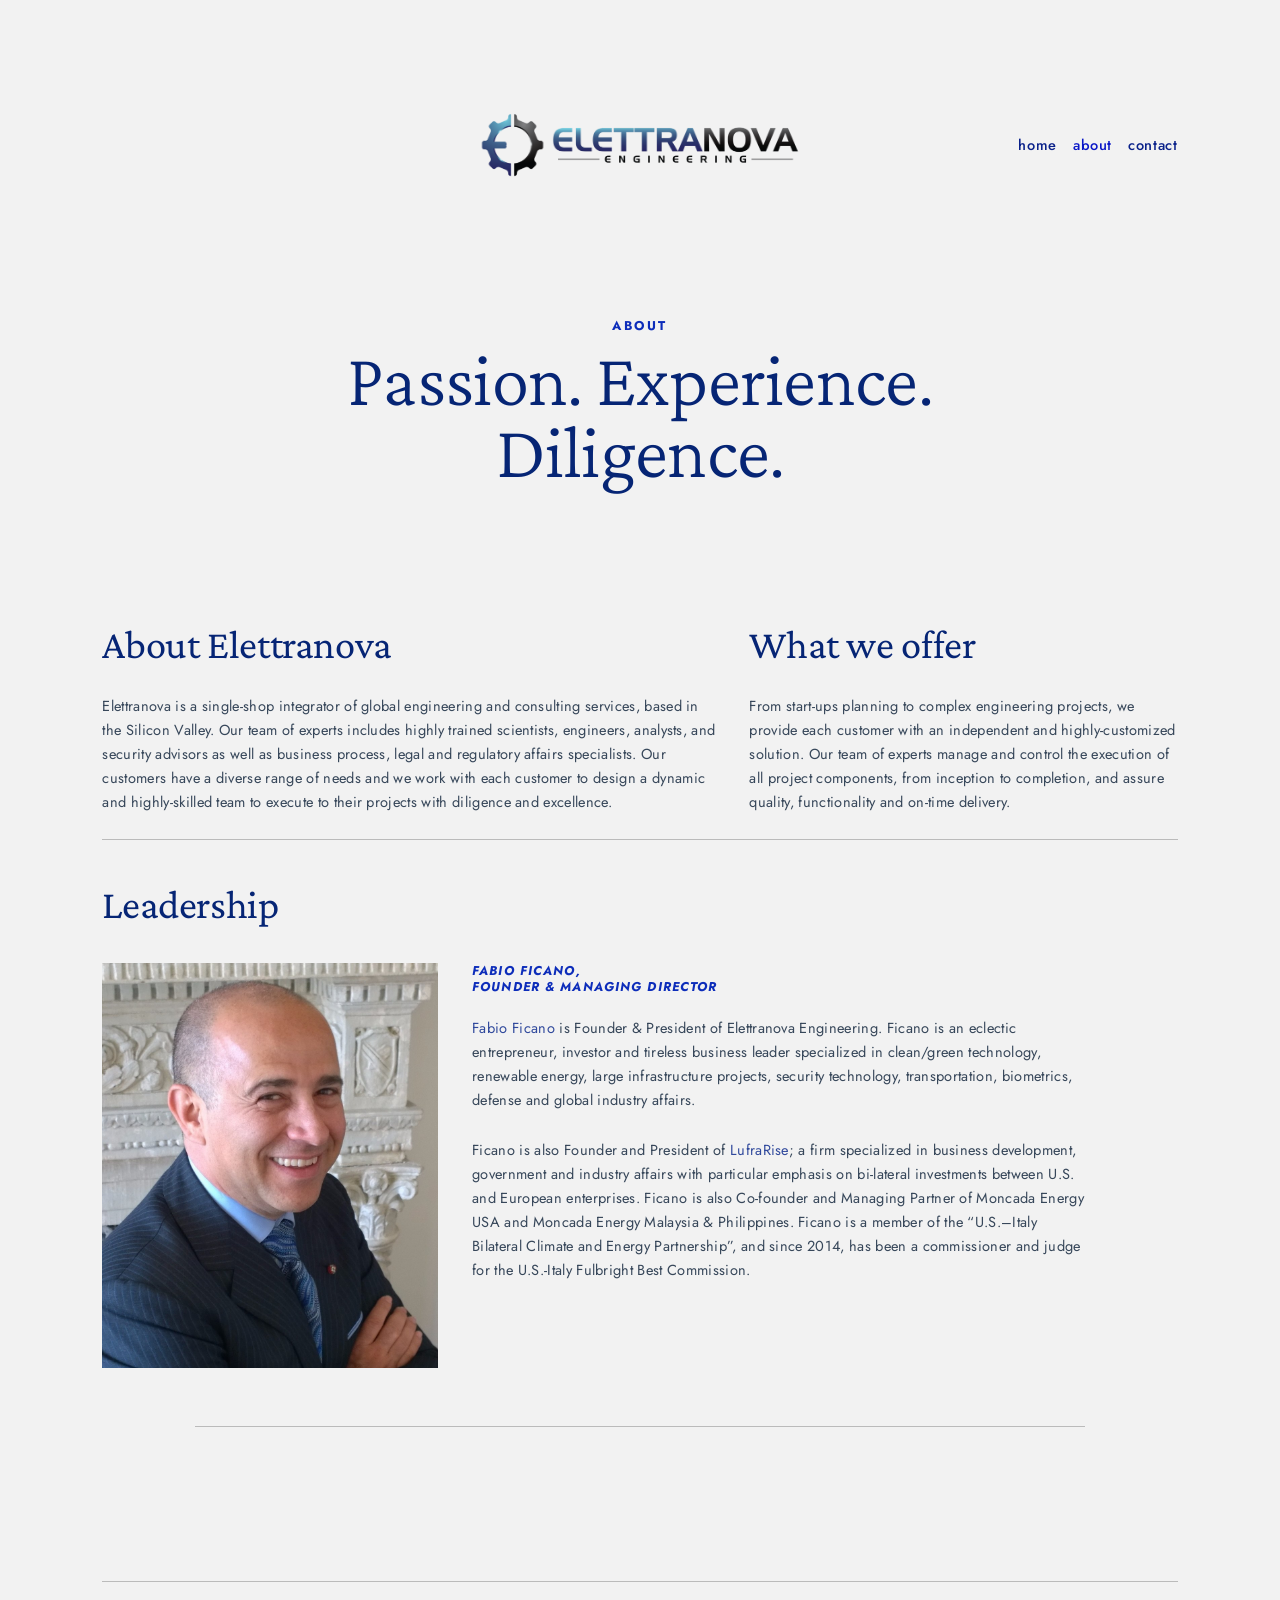
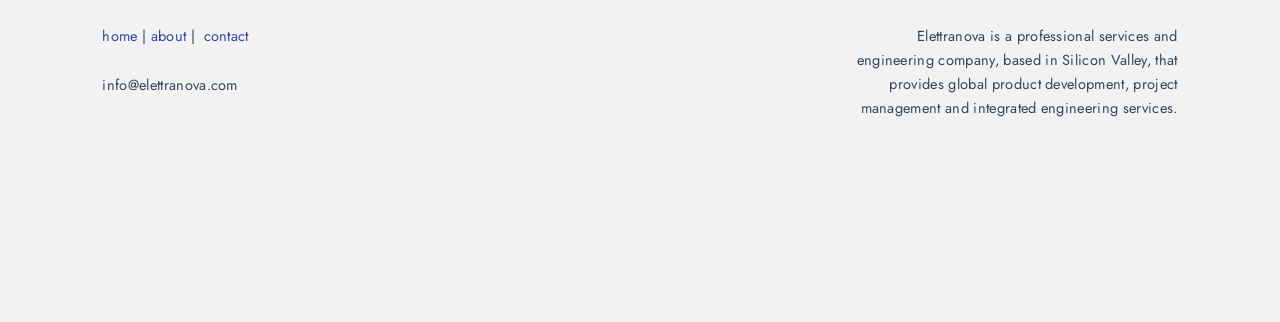
==== about/index.html @ cbf129d4 "Add static replica of elettranova.com Rebuild the Squarespace site as plain HTML/CSS/JS: home, about" ====
<!doctype html>
<html lang="en-US">
<head>
  <meta charset="utf-8">
  <meta name="viewport" content="width=device-width, initial-scale=1">
  <title>About — Elettranova Engineering</title>
  <meta name="description" content="A professional services and engineering company">
  <link rel="canonical" href="https://www.elettranova.com/about">
  <meta property="og:site_name" content="Elettranova Engineering">
  <meta property="og:title" content="About — Elettranova Engineering">
  <meta property="og:type" content="website">
  <meta property="og:url" content="https://www.elettranova.com/about">
  <meta property="og:description" content="A professional services and engineering company">
  <meta name="twitter:card" content="summary">
  <link rel="preload" href="../assets/fonts/jost-latin-400-normal.woff2" as="font" type="font/woff2" crossorigin>
  <link rel="stylesheet" href="../assets/css/style.css">
</head>
<body>
  <div class="overflow-wrapper">
    <div class="mobile-bar-wrapper">
      <button class="mobile-nav-toggle" type="button" aria-label="Open menu" aria-expanded="false" aria-controls="mobile-nav">
        <svg class="icon-hamburger" viewBox="0 0 24 18" aria-hidden="true"><path d="M0 1.5h24M0 8.5h24M0 15.5h24"/></svg>
        <svg class="icon-close" viewBox="0 0 24 18" aria-hidden="true"><path d="M5 2l14 14M19 2L5 16"/></svg>
      </button>
      <div class="mobile-branding-wrapper">
        <a href="../"><img src="../assets/img/logo.png" alt="Elettranova Engineering" width="1500" height="327"></a>
      </div>
      <div class="mobile-bar-flex-child"></div>
    </div>
    <div class="overlay-nav-container" id="mobile-nav">
      <nav class="mobile-primary-nav-links" aria-label="Mobile">
          <div class="nav-item"><a href="../">Home</a></div>
          <div class="nav-item active"><a href="../about/" aria-current="page">About</a></div>
          <div class="nav-item"><a href="../contact/">Contact</a></div>
      </nav>
    </div>
    <div class="site-container">
      <header class="site-header">
        <div class="header-left"></div>
        <div class="header-center">
          <div class="logo-wrapper">
            <div class="logo-image">
              <a href="../"><img src="../assets/img/logo.png" alt="Elettranova Engineering" width="1500" height="327"></a>
            </div>
          </div>
        </div>
        <div class="header-right">
          <nav class="site-navigation" aria-label="Primary">
            <div class="nav-item"><a href="../">Home</a></div>
            <div class="nav-item active"><a href="../about/" aria-current="page">About</a></div>
            <div class="nav-item"><a href="../contact/">Contact</a></div>
          </nav>
        </div>
      </header>
      <main class="site-page">
        <div class="page-text-wrapper page-intro">
          <h1 class="page-title">About</h1>
          <div class="page-description"><p>Passion. Experience. Diligence.</p></div>
        </div>
        <div class="main-content">
          <div class="row">
            <div class="col col-12">
              <div class="row">
                <div class="col col-7">
                  <div class="block pt0 pb0 text"><h1>About Elettranova</h1><p>Elettranova is a single-shop integrator of global engineering and consulting services, based in the Silicon Valley. Our team of experts includes highly trained scientists, engineers, analysts, and security advisors as well as business process, legal and regulatory affairs specialists. Our customers have a diverse range of needs and we work with each customer to design a dynamic and highly-skilled team to execute to their projects with diligence and excellence.</p></div>
                </div>
                <div class="col col-5">
                  <div class="block pt0 pb0 text"><h1>What we offer</h1><p>From start-ups planning to complex engineering projects, we provide each customer with an independent and highly-customized solution. Our team of experts manage and control the execution of all project components, from inception to completion, and assure quality, functionality and on-time delivery.</p></div>
                </div>
              </div>
              <div class="block rule"><hr></div>
              <div class="block text"><h1>Leadership</h1></div>
              <div class="row">
                <div class="col col-4">
                  <div class="block image"><img src="../assets/img/fabio-ficano.jpg" alt="Fabio Ficano" width="998" height="1260"></div>
                </div>
                <div class="col col-8">
                  <div class="row">
                    <div class="col col-7">
                      <div class="block text"><h3><em>Fabio Ficano,<br>Founder &amp; managing director</em></h3><p><a target="_blank" rel="noopener" href="https://www.linkedin.com/in/fabioficano/">Fabio Ficano</a>&nbsp;is Founder &amp; President of Elettranova Engineering. Ficano is an eclectic entrepreneur, investor and tireless business leader specialized in clean/green technology, renewable energy, large infrastructure projects, security technology, transportation, biometrics, defense and global industry affairs.</p><p>Ficano is also Founder and President of <a target="_blank" rel="noopener" href="http://www.lufrarise.com">LufraRise</a>; a firm specialized in business development, government and industry affairs with particular emphasis on bi-lateral investments between U.S. and European enterprises. Ficano is also Co-founder and Managing Partner of Moncada Energy USA and Moncada Energy Malaysia &amp; Philippines. Ficano is a member of the “U.S.–Italy Bilateral Climate and Energy Partnership”, and since 2014, has been a commissioner and judge for the U.S.-Italy Fulbright Best Commission.</p></div>
                    </div>
                    <div class="col col-1">
                      <div class="block spacer"><div class="spacer-inner">&nbsp;</div></div>
                    </div>
                  </div>
                </div>
              </div>
              <div class="row">
                <div class="col col-1">
                  <div class="block spacer"><div class="spacer-inner" style="padding-bottom:19.1304%">&nbsp;</div></div>
                </div>
                <div class="col col-11">
                  <div class="row">
                    <div class="col col-10">
                      <div class="block rule"><hr></div>
                    </div>
                    <div class="col col-1">
                      <div class="block spacer"><div class="spacer-inner" style="padding-bottom:19.1304%">&nbsp;</div></div>
                    </div>
                  </div>
                </div>
              </div>
            </div>
          </div>
        </div>
      </main>
      <footer class="site-footer">
        <div class="row">
          <div class="col col-12">
            <div class="block pt0 rule"><hr></div>
            <div class="row">
              <div class="col col-7">
                <div class="block text"><p><a href="../">home&nbsp;</a>|&nbsp;<a href="../about/">about&nbsp;</a>|&nbsp;&nbsp;<a href="../contact/">contact</a></p><p>info@elettranova.com</p></div>
              </div>
              <div class="col col-1">
                <div class="block spacer"><div class="spacer-inner">&nbsp;</div></div>
              </div>
              <div class="col col-4">
                <div class="block text"><p class="right">Elettranova is a professional services and engineering company, based in Silicon Valley, that provides global product development, project management and integrated engineering services.</p><p class="right">&nbsp;</p></div>
              </div>
            </div>
            <div class="block spacer"><div class="spacer-inner">&nbsp;</div></div>
          </div>
        </div>
      </footer>
    </div>
  </div>
  <script src="../assets/js/main.js"></script>
</body>
</html>
---- assets/css/style.css ----
/* Elettranova Engineering — static site styles */

/* ---------- Fonts (self-hosted, SIL Open Font License) ---------- */
@font-face { font-family: "Jost"; font-weight: 400; font-style: normal; font-display: swap; size-adjust: 91%; src: url("../fonts/jost-latin-400-normal.woff2") format("woff2"); }
@font-face { font-family: "Jost"; font-weight: 500; font-style: normal; font-display: swap; size-adjust: 91%; src: url("../fonts/jost-latin-500-normal.woff2") format("woff2"); }
@font-face { font-family: "Jost"; font-weight: 700; font-style: normal; font-display: swap; size-adjust: 91%; src: url("../fonts/jost-latin-700-normal.woff2") format("woff2"); }
@font-face { font-family: "Jost"; font-weight: 700; font-style: italic; font-display: swap; size-adjust: 91%; src: url("../fonts/jost-latin-700-italic.woff2") format("woff2"); }
@font-face { font-family: "Crimson Pro"; font-weight: 300; font-style: normal; font-display: swap; size-adjust: 105%; src: url("../fonts/crimson-pro-latin-300-normal.woff2") format("woff2"); }
@font-face { font-family: "Crimson Pro"; font-weight: 400; font-style: normal; font-display: swap; size-adjust: 105%; src: url("../fonts/crimson-pro-latin-400-normal.woff2") format("woff2"); }
@font-face { font-family: "Barlow Condensed"; font-weight: 500; font-style: normal; font-display: swap; src: url("../fonts/barlow-condensed-latin-500-normal.woff2") format("woff2"); }
@font-face { font-family: "Barlow Condensed"; font-weight: 700; font-style: normal; font-display: swap; src: url("../fonts/barlow-condensed-latin-700-normal.woff2") format("woff2"); }

:root {
  --bg: #f2f2f2;
  --text: rgba(8, 27, 51, .8);
  --ink: #081b33;
  --heading: #062575;
  --accent: #0d2dba;
  --link: #30499c;
  --nav: #0a218a;
  --nav-active: #0a17c7;
  --rule: #bbb;
  --sans: "Jost", "Futura PT", Futura, "Century Gothic", "Trebuchet MS", sans-serif;
  --serif: "Crimson Pro", Calluna, Georgia, "Times New Roman", serif;
  --condensed: "Barlow Condensed", "Futura PT Condensed", "Arial Narrow", sans-serif;
  --outer: 8vw;
  --gutter: 17px;
}

/* ---------- Base ---------- */
*, *::before, *::after { box-sizing: border-box; }
html { -webkit-text-size-adjust: 100%; }
body {
  margin: 0;
  background: var(--bg);
  color: var(--text);
  font-family: var(--sans);
  font-size: 16px;
  font-weight: 400;
  line-height: 1.5em;
  letter-spacing: .02em;
  text-rendering: optimizeLegibility;
  -webkit-font-smoothing: antialiased;
  overflow-x: hidden;
}
img { border: 0; max-width: 100%; }
a { color: var(--link); text-decoration: none; }
strong { font-weight: 700; }
.overflow-wrapper { min-height: 100vh; background: var(--bg); position: relative; }

/* ---------- Desktop header ---------- */
.site-header {
  display: flex;
  align-items: center;
  margin: 68px 0 0;
  padding: 0 var(--outer);
}
.site-header > div { flex: 1 1 0; display: flex; align-items: center; }
.site-header > .header-center { flex: 0 0 auto; }
.site-header > .header-right { justify-content: flex-end; }
.logo-wrapper { margin: 42px 0; }
.logo-image { line-height: 0; }
.logo-image a { display: block; }
.logo-image img { display: block; width: auto; height: auto; max-width: 100%; max-height: 70px; }
.site-navigation {
  display: flex;
  font-size: 16px;
  font-weight: 500;
  line-height: 1em;
  letter-spacing: .04em;
  text-transform: lowercase;
}
.site-navigation .nav-item + .nav-item { margin-left: 16px; }
.site-navigation a { color: var(--nav); transition: color .14s linear; }
.site-navigation .active a,
.site-navigation a:hover { color: var(--nav-active); }

/* ---------- Mobile bar + overlay nav ---------- */
.mobile-bar-wrapper { display: none; }
.overlay-nav-container { display: none; }

/* ---------- Page banner (home) ---------- */
.page-banner-wrapper {
  position: relative;
  display: flex;
  align-items: center;
  justify-content: center;
  min-height: 48vh;
  margin-top: 68px;
  background: var(--ink);
  overflow: hidden;
}
.page-banner-image {
  position: absolute;
  inset: 0;
  width: 100%;
  height: 100%;
  max-width: none;
  object-fit: cover;
  object-position: 50% 50%;
}
.page-text-wrapper { position: relative; text-align: center; }
.page-banner-wrapper .page-text-wrapper {
  width: 60%;
  padding: 0 5vw;
  margin: 24px 0;
}
.page-title {
  margin: 0 auto 3px;
  font-family: var(--sans);
  font-weight: 700;
  text-transform: uppercase;
  letter-spacing: .18em;
}
.page-banner-wrapper .page-title {
  max-width: 546px;
  font-size: 13px;
  line-height: 2.6em;
  color: var(--heading);
}
.page-description p {
  margin: 0;
  font-family: var(--serif);
  line-height: 1em;
}
.page-banner-wrapper .page-description p {
  font-size: clamp(45px, 5.625vw, 81px);
  font-weight: 400;
  letter-spacing: .01em;
  color: #05155c;
}

/* ---------- Page intro (about / contact) ---------- */
.page-intro {
  max-width: 50vw;
  margin: 90px auto 135px;
}
.page-intro .page-title {
  font-size: 14px;
  line-height: 2em;
  color: var(--accent);
}
.page-intro .page-description p {
  font-size: clamp(44px, 5.625vw, 81px);
  font-weight: 300;
  letter-spacing: -.01em;
  color: var(--heading);
}

/* ---------- Page body ---------- */
.site-page {
  max-width: 1920px;
  padding: 0 var(--outer);
  margin-bottom: max(var(--outer), 68px);
}
.page-banner-wrapper + .site-page { margin-top: 68px; }
.site-page::before, .site-page::after { content: ""; display: table; clear: both; }

/* ---------- 12-column grid ---------- */
.row { --cols: 12; }
.main-content > .row, .site-footer > .row { margin: 0 calc(var(--gutter) * -1); }
.row::after { content: ""; display: table; clear: both; }
.col { float: left; min-height: 1px; }
.col-1 { width: calc(1 / var(--cols) * 100%); }
.col-2 { width: calc(2 / var(--cols) * 100%); }
.col-3 { width: calc(3 / var(--cols) * 100%); }
.col-4 { width: calc(4 / var(--cols) * 100%); }
.col-5 { width: calc(5 / var(--cols) * 100%); }
.col-6 { width: calc(6 / var(--cols) * 100%); }
.col-7 { width: calc(7 / var(--cols) * 100%); }
.col-8 { width: calc(8 / var(--cols) * 100%); }
.col-9 { width: calc(9 / var(--cols) * 100%); }
.col-10 { width: calc(10 / var(--cols) * 100%); }
.col-11 { width: calc(11 / var(--cols) * 100%); }
.col-12 { width: calc(12 / var(--cols) * 100%); }
.col-2 > .row { --cols: 2; }
.col-3 > .row { --cols: 3; }
.col-4 > .row { --cols: 4; }
.col-5 > .row { --cols: 5; }
.col-6 > .row { --cols: 6; }
.col-7 > .row { --cols: 7; }
.col-8 > .row { --cols: 8; }
.col-9 > .row { --cols: 9; }
.col-10 > .row { --cols: 10; }
.col-11 > .row { --cols: 11; }
.block { padding: var(--gutter); }
.block::after { content: ""; display: table; clear: both; }
.block.pt0 { padding-top: 0; }
.block.pb0 { padding-bottom: 0; }

.spacer-inner { height: 34px; }
.spacer-inner[style] { height: auto; }

.rule hr {
  height: 1px;
  margin: 8px 0;
  border: 0;
  background: var(--rule);
}

.image img { display: block; width: 100%; height: auto; aspect-ratio: 1 / 1.208; object-fit: cover; }
.image { padding-bottom: calc(var(--gutter) + 16px); }

/* ---------- Text blocks ---------- */
.text h1, .text h2, .text h3, .text p { white-space: normal; }
.text h1 {
  margin: 0 0 .67em;
  font-family: var(--serif);
  font-size: clamp(28px, 3.0208vw, 43.5px);
  font-weight: 400;
  line-height: 1.2em;
  letter-spacing: -.01em;
  color: var(--heading);
}
.text h2 {
  margin: .83em 0;
  font-family: var(--serif);
  font-size: clamp(22px, 1.875vw, 27px);
  font-weight: 300;
  line-height: 1.4em;
  letter-spacing: -.01em;
  color: var(--ink);
}
.text h3 {
  margin: 0 0 1em;
  font-size: 14px;
  font-weight: 700;
  line-height: 1.2em;
  letter-spacing: .08em;
  text-transform: uppercase;
  color: var(--accent);
}
.text p { margin: 1.25em 0 1.6em; }
.text ul { margin: 16px 0 0; padding-left: 40px; }
.text li p { margin: 8px 0; }
.text > :first-child { margin-top: 0; }
.text > :last-child { margin-bottom: 0; }
.text .right { text-align: right; }

/* ---------- Buttons ---------- */
.btn {
  display: inline-block;
  padding: 21px 34px;
  border: 2px solid var(--heading);
  background: transparent;
  color: var(--heading);
  font-family: var(--condensed);
  font-size: 15.5px;
  font-weight: 500;
  line-height: 22px;
  letter-spacing: .1em;
  text-transform: uppercase;
  text-align: center;
  transition: background-color .1s linear, color .1s linear;
}
.btn:hover { background: var(--heading); color: #fff; }

/* ---------- Contact form ---------- */
.contact-form { line-height: 19px; }
.contact-form fieldset { min-width: 0; margin: 0; padding: 0; border: 0; }
.contact-form legend { display: block; padding: 0; }
.contact-form .form-item { margin-bottom: 18px; }
.contact-form .title { display: block; height: 19px; line-height: 19px; white-space: nowrap; }
.contact-form label.title { height: 23px; }
.contact-form label.phone-title { height: 19px; }
.contact-form .required {
  margin-left: 7px;
  font-size: 12px;
  line-height: 12px;
  opacity: .7;
}
.contact-form .name-fields { display: flex; gap: 10px; }
.contact-form .name-fields .field { flex: 1 1 0; min-width: 0; padding-top: 4px; }
.contact-form .caption {
  display: block;
  margin-bottom: 1px;
  font-size: 12px;
  line-height: 14px;
  white-space: nowrap;
}
.contact-form .caption .required { margin-left: 5px; }
.contact-form input[type="text"],
.contact-form input[type="email"],
.contact-form input[type="tel"],
.contact-form textarea {
  display: block;
  width: 100%;
  margin: 0;
  padding: 10px;
  border: 1px solid #a9a9a9;
  border-radius: 0;
  background: #fafafa;
  color: #000;
  font-family: var(--sans);
  font-size: 16px;
  line-height: 19px;
  letter-spacing: normal;
  -webkit-appearance: none;
  appearance: none;
}
.contact-form textarea { min-height: 100px; height: 100px; resize: vertical; }
.contact-form input:focus,
.contact-form textarea:focus { outline: 2px solid var(--ink); outline-offset: -2px; }
.contact-form .option { margin: 6px 0 4px; font-size: 13px; line-height: 16px; }
.contact-form .option label { display: flex; width: fit-content; align-items: center; cursor: pointer; }
.contact-form .option input {
  flex: none;
  width: 16px;
  height: 16px;
  margin: 0 11px 0 0;
  border: 1px solid #a9a9a9;
  border-radius: 0;
  background: #fafafa;
  cursor: pointer;
  -webkit-appearance: none;
  appearance: none;
}
.contact-form .option input:checked {
  background: #fafafa url("data:image/svg+xml,%3Csvg xmlns='http://www.w3.org/2000/svg' viewBox='0 0 14 14'%3E%3Cpath d='M3 7.2l2.6 2.6L11 4.4' fill='none' stroke='%23081b33' stroke-width='1.6'/%3E%3C/svg%3E") center / 14px no-repeat;
}
.contact-form .option input:focus-visible { outline: 2px solid var(--ink); outline-offset: 1px; }
.contact-form .description {
  margin: 0 0 4px;
  padding: 6px 0;
  font-size: 12px;
  line-height: 14px;
  opacity: .7;
}
.contact-form .hp { position: absolute; left: -5000px; }
.contact-form .field-error {
  display: none;
  margin: 6px 0 0;
  font-size: 13px;
  line-height: 16px;
  color: #cc3b3b;
}
.contact-form .invalid .field-error { display: block; }
.contact-form .invalid input:not([type="checkbox"]),
.contact-form .invalid textarea { border-color: #cc3b3b; }
.contact-form button {
  display: inline-block;
  margin: 0;
  padding: 16px 40px;
  border: 2px solid var(--ink);
  border-radius: 0;
  background: transparent;
  color: var(--ink);
  font-family: var(--condensed);
  font-size: 16px;
  font-weight: 700;
  line-height: 19px;
  letter-spacing: 1px;
  text-transform: uppercase;
  cursor: pointer;
  transition: background-color .1s linear, color .1s linear;
  -webkit-appearance: none;
  appearance: none;
}
.contact-form button:hover { background: var(--ink); color: #fff; }
.form-submitted { margin: 0; }

/* ---------- Footer ---------- */
.site-footer {
  max-width: 1920px;
  padding: 0 var(--outer);
  margin: 0 0 68px;
}

/* ---------- Tablet / mobile chrome (<= 768px) ---------- */
@media only screen and (max-width: 768px) {
  :root { --outer: 6vw; }
  .site-header { display: none; }

  .mobile-bar-wrapper {
    position: relative;
    z-index: 9999;
    display: flex;
    justify-content: space-between;
    align-items: center;
    width: 100%;
  }
  .mobile-nav-toggle {
    display: block;
    margin: 0;
    padding: 6vw;
    border: 0;
    background: none;
    line-height: 0;
    cursor: pointer;
    -webkit-tap-highlight-color: transparent;
  }
  .mobile-nav-toggle svg { display: block; width: 24px; height: 18px; fill: none; stroke: rgba(8, 27, 51, .6); stroke-width: 1.5px; }
  .mobile-nav-toggle .icon-close { display: none; stroke-width: 2px; }
  .mobile-menu-open .mobile-nav-toggle .icon-close { display: block; }
  .mobile-menu-open .mobile-nav-toggle .icon-hamburger { display: none; }
  .mobile-branding-wrapper a { display: block; max-width: 38px; margin: auto; }
  .mobile-branding-wrapper img { display: block; max-width: 100%; height: auto; }
  .mobile-bar-flex-child { width: calc(24px + 12vw); }

  .overlay-nav-container {
    position: absolute;
    z-index: 9998;
    top: 0;
    right: 0;
    bottom: 0;
    left: 0;
    min-height: 100vh;
    display: flex;
    flex-direction: column;
    align-items: center;
    justify-content: center;
    background: var(--bg);
    text-align: center;
    opacity: 0;
    visibility: hidden;
    pointer-events: none;
    transition: opacity .1s linear, visibility 0s linear .1s;
  }
  .mobile-menu-open .overlay-nav-container {
    position: fixed;
    opacity: 1;
    visibility: visible;
    pointer-events: auto;
    transition: opacity .1s linear;
  }
  .mobile-menu-open { overflow: hidden; }
  .mobile-primary-nav-links {
    width: 100%;
    font-size: 18px;
    font-weight: 700;
    line-height: 2em;
    letter-spacing: .08em;
    text-transform: uppercase;
  }
  .mobile-primary-nav-links a { display: block; color: var(--ink); }

  .page-banner-wrapper { margin-top: 0; }
}

@media only screen and (max-width: 767px) {
  .page-intro { max-width: 90vw; }
}

/* ---------- Stacked grid (<= 640px) ---------- */
@media only screen and (max-width: 640px) {
  .page-banner-wrapper .page-text-wrapper { width: 100%; }
  .col { float: none; width: 100%; }
  .block, .block.pt0, .block.pb0 { padding: var(--gutter); }
  .image { padding-bottom: calc(var(--gutter) + 16px); }
  .block.spacer { display: none; }
}
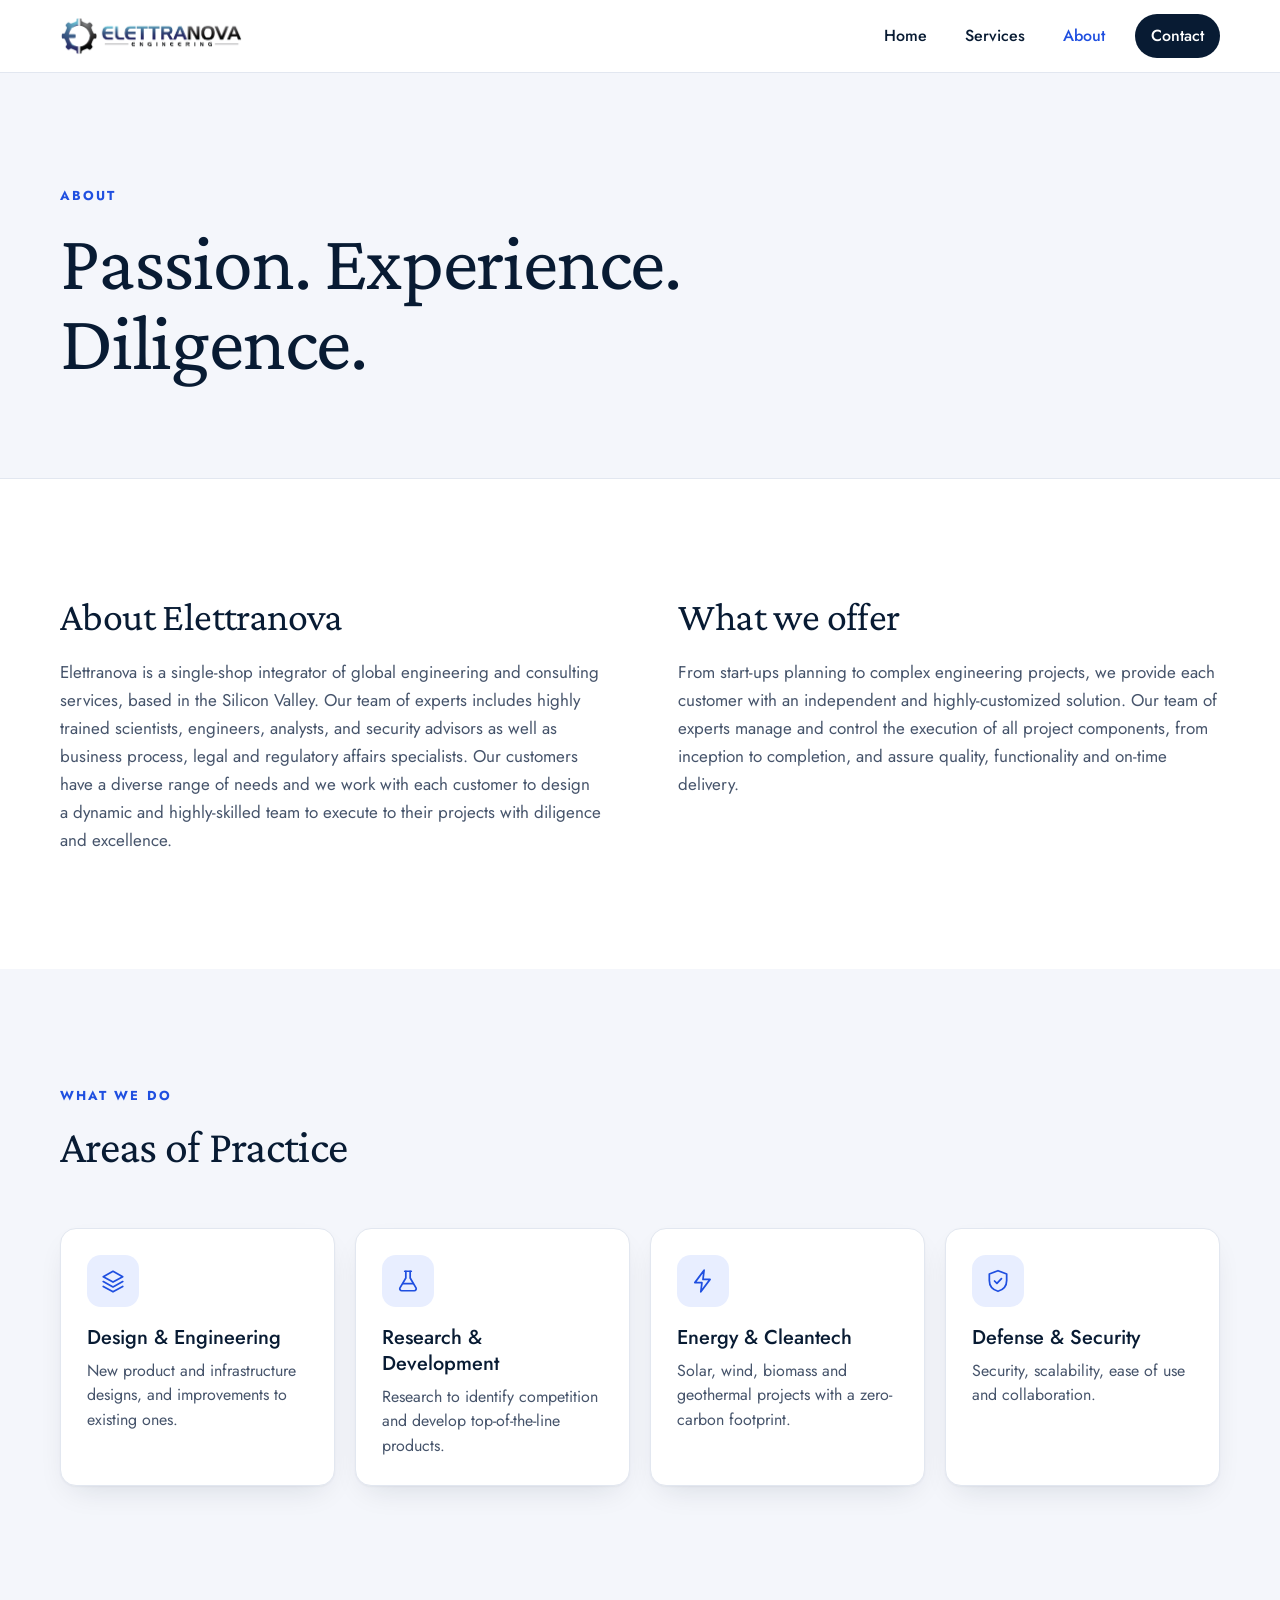
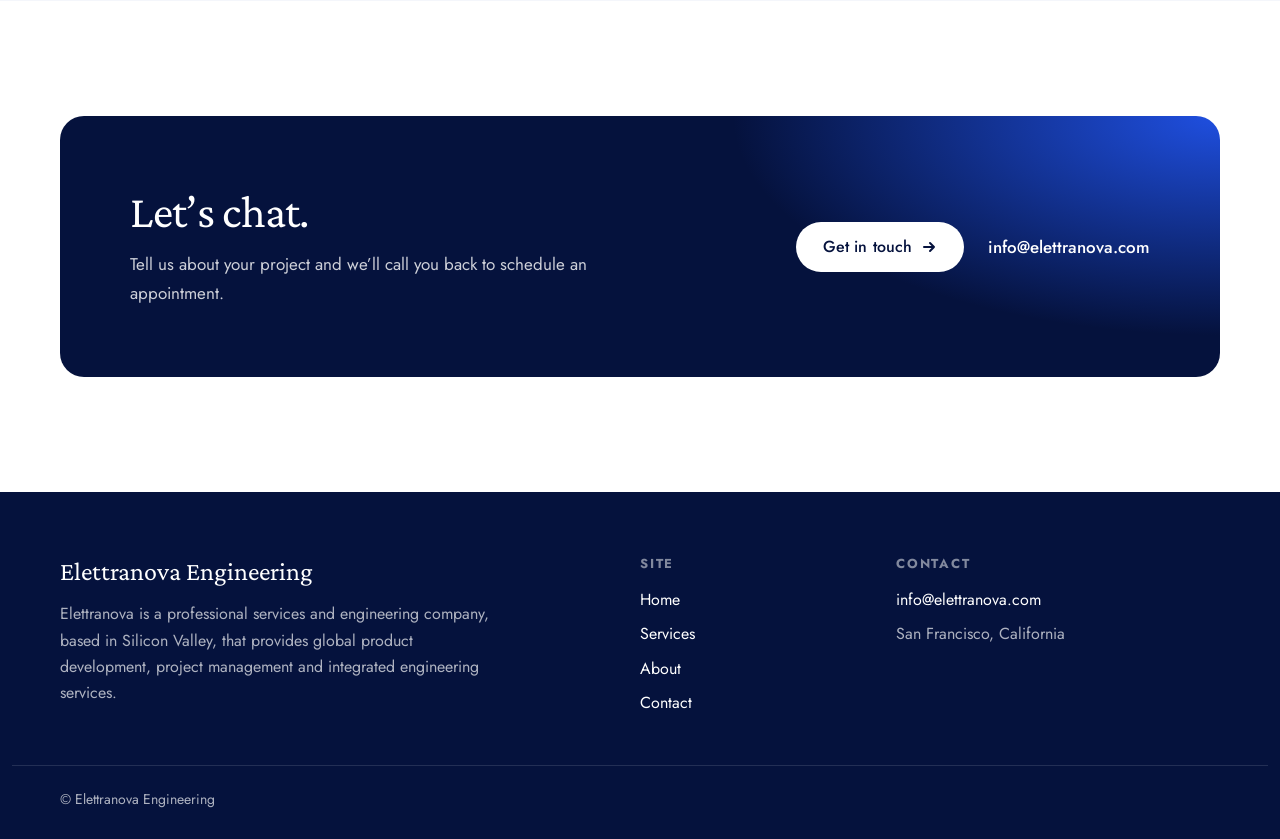
==== commit d26473ea: "Redesign site around services; remove Leadership section Modernise the layout: sticky header, full-w" ====
--- a/about/index.html
+++ b/about/index.html
@@ -12,119 +12,120 @@
   <meta property="og:url" content="https://www.elettranova.com/about">
   <meta property="og:description" content="A professional services and engineering company">
   <meta name="twitter:card" content="summary">
+  <meta name="theme-color" content="#05123d">
   <link rel="preload" href="../assets/fonts/jost-latin-400-normal.woff2" as="font" type="font/woff2" crossorigin>
   <link rel="stylesheet" href="../assets/css/style.css">
 </head>
 <body>
-  <div class="overflow-wrapper">
-    <div class="mobile-bar-wrapper">
-      <button class="mobile-nav-toggle" type="button" aria-label="Open menu" aria-expanded="false" aria-controls="mobile-nav">
-        <svg class="icon-hamburger" viewBox="0 0 24 18" aria-hidden="true"><path d="M0 1.5h24M0 8.5h24M0 15.5h24"/></svg>
-        <svg class="icon-close" viewBox="0 0 24 18" aria-hidden="true"><path d="M5 2l14 14M19 2L5 16"/></svg>
+  <header class="site-header">
+    <div class="wrap header-inner">
+      <a class="logo" href="../"><img src="../assets/img/logo.png" alt="Elettranova Engineering" width="1500" height="327"></a>
+      <button class="mobile-nav-toggle" type="button" aria-label="Open menu" aria-expanded="false" aria-controls="site-nav">
+        <svg class="icon-hamburger" viewBox="0 0 24 24" aria-hidden="true"><path d="M3 6.5h18M3 12h18M3 17.5h18"/></svg>
+        <svg class="icon-close" viewBox="0 0 24 24" aria-hidden="true"><path d="M5 5l14 14M19 5L5 19"/></svg>
       </button>
-      <div class="mobile-branding-wrapper">
-        <a href="../"><img src="../assets/img/logo.png" alt="Elettranova Engineering" width="1500" height="327"></a>
-      </div>
-      <div class="mobile-bar-flex-child"></div>
-    </div>
-    <div class="overlay-nav-container" id="mobile-nav">
-      <nav class="mobile-primary-nav-links" aria-label="Mobile">
-          <div class="nav-item"><a href="../">Home</a></div>
-          <div class="nav-item active"><a href="../about/" aria-current="page">About</a></div>
-          <div class="nav-item"><a href="../contact/">Contact</a></div>
+      <nav class="site-nav" id="site-nav" aria-label="Primary">
+        <a href="../">Home</a>
+        <a href="../#services">Services</a>
+        <a href="../about/" aria-current="page">About</a>
+        <a class="nav-cta" href="../contact/">Contact</a>
       </nav>
     </div>
-    <div class="site-container">
-      <header class="site-header">
-        <div class="header-left"></div>
-        <div class="header-center">
-          <div class="logo-wrapper">
-            <div class="logo-image">
-              <a href="../"><img src="../assets/img/logo.png" alt="Elettranova Engineering" width="1500" height="327"></a>
-            </div>
+  </header>
+
+  <main>
+    <section class="page-hero">
+      <div class="wrap">
+        <span class="eyebrow">About</span>
+        <h1>Passion. Experience. Diligence.</h1>
+      </div>
+    </section>
+
+    <section class="section">
+      <div class="wrap duo">
+        <div class="prose">
+          <h2>About Elettranova</h2>
+          <p>Elettranova is a single-shop integrator of global engineering and consulting services, based in the Silicon Valley. Our team of experts includes highly trained scientists, engineers, analysts, and security advisors as well as business process, legal and regulatory affairs specialists. Our customers have a diverse range of needs and we work with each customer to design a dynamic and highly-skilled team to execute to their projects with diligence and excellence.</p>
+        </div>
+        <div class="prose">
+          <h2>What we offer</h2>
+          <p>From start-ups planning to complex engineering projects, we provide each customer with an independent and highly-customized solution. Our team of experts manage and control the execution of all project components, from inception to completion, and assure quality, functionality and on-time delivery.</p>
+        </div>
+      </div>
+    </section>
+
+    <section class="section section-soft">
+      <div class="wrap">
+        <div class="section-head">
+          <span class="eyebrow">What we do</span>
+          <h2>Areas of Practice</h2>
+        </div>
+        <div class="tiles">
+          <a class="tile" href="../#design">
+            <span class="card-icon"><svg viewBox="0 0 24 24" aria-hidden="true"><path d="M12 3l9 5-9 5-9-5 9-5z"/><path d="M3 12.5l9 5 9-5"/><path d="M3 17l9 5 9-5"/></svg></span>
+            <h3>Design &amp; Engineering</h3>
+            <p>New product and infrastructure designs, and improvements to existing ones.</p>
+          </a>
+          <a class="tile" href="../#research">
+            <span class="card-icon"><svg viewBox="0 0 24 24" aria-hidden="true"><path d="M9 3h6"/><path d="M10 3v6.2L4.6 18.4A1.8 1.8 0 0 0 6.2 21h11.6a1.8 1.8 0 0 0 1.6-2.6L14 9.2V3"/><path d="M7.6 14.5h8.8"/></svg></span>
+            <h3>Research &amp; Development</h3>
+            <p>Research to identify competition and develop top-of-the-line products.</p>
+          </a>
+          <a class="tile" href="../#energy">
+            <span class="card-icon"><svg viewBox="0 0 24 24" aria-hidden="true"><path d="M13 2L4.5 13.5H11L10 22l8.5-11.5H12L13 2z"/></svg></span>
+            <h3>Energy &amp; Cleantech</h3>
+            <p>Solar, wind, biomass and geothermal projects with a zero-carbon footprint.</p>
+          </a>
+          <a class="tile" href="../#defense">
+            <span class="card-icon"><svg viewBox="0 0 24 24" aria-hidden="true"><path d="M12 2.5l8 3v6c0 5-3.4 8.6-8 10-4.6-1.4-8-5-8-10v-6l8-3z"/><path d="M8.8 12l2.2 2.2 4.2-4.4"/></svg></span>
+            <h3>Defense &amp; Security</h3>
+            <p>Security, scalability, ease of use and collaboration.</p>
+          </a>
+        </div>
+      </div>
+    </section>
+
+    <section class="section">
+      <div class="wrap">
+        <div class="cta">
+          <div>
+            <h2>Let’s chat.</h2>
+            <p>Tell us about your project and we’ll call you back to schedule an appointment.</p>
+          </div>
+          <div class="cta-actions">
+            <a class="btn btn-light" href="../contact/">Get in touch <svg viewBox="0 0 16 16" aria-hidden="true"><path d="M3 8h10M9 4l4 4-4 4"/></svg></a>
+            <a class="email" href="mailto:info@elettranova.com">info@elettranova.com</a>
           </div>
         </div>
-        <div class="header-right">
-          <nav class="site-navigation" aria-label="Primary">
-            <div class="nav-item"><a href="../">Home</a></div>
-            <div class="nav-item active"><a href="../about/" aria-current="page">About</a></div>
-            <div class="nav-item"><a href="../contact/">Contact</a></div>
-          </nav>
-        </div>
-      </header>
-      <main class="site-page">
-        <div class="page-text-wrapper page-intro">
-          <h1 class="page-title">About</h1>
-          <div class="page-description"><p>Passion. Experience. Diligence.</p></div>
-        </div>
-        <div class="main-content">
-          <div class="row">
-            <div class="col col-12">
-              <div class="row">
-                <div class="col col-7">
-                  <div class="block pt0 pb0 text"><h1>About Elettranova</h1><p>Elettranova is a single-shop integrator of global engineering and consulting services, based in the Silicon Valley. Our team of experts includes highly trained scientists, engineers, analysts, and security advisors as well as business process, legal and regulatory affairs specialists. Our customers have a diverse range of needs and we work with each customer to design a dynamic and highly-skilled team to execute to their projects with diligence and excellence.</p></div>
-                </div>
-                <div class="col col-5">
-                  <div class="block pt0 pb0 text"><h1>What we offer</h1><p>From start-ups planning to complex engineering projects, we provide each customer with an independent and highly-customized solution. Our team of experts manage and control the execution of all project components, from inception to completion, and assure quality, functionality and on-time delivery.</p></div>
-                </div>
-              </div>
-              <div class="block rule"><hr></div>
-              <div class="block text"><h1>Leadership</h1></div>
-              <div class="row">
-                <div class="col col-4">
-                  <div class="block image"><img src="../assets/img/fabio-ficano.jpg" alt="Fabio Ficano" width="998" height="1260"></div>
-                </div>
-                <div class="col col-8">
-                  <div class="row">
-                    <div class="col col-7">
-                      <div class="block text"><h3><em>Fabio Ficano,<br>Founder &amp; managing director</em></h3><p><a target="_blank" rel="noopener" href="https://www.linkedin.com/in/fabioficano/">Fabio Ficano</a>&nbsp;is Founder &amp; President of Elettranova Engineering. Ficano is an eclectic entrepreneur, investor and tireless business leader specialized in clean/green technology, renewable energy, large infrastructure projects, security technology, transportation, biometrics, defense and global industry affairs.</p><p>Ficano is also Founder and President of <a target="_blank" rel="noopener" href="http://www.lufrarise.com">LufraRise</a>; a firm specialized in business development, government and industry affairs with particular emphasis on bi-lateral investments between U.S. and European enterprises. Ficano is also Co-founder and Managing Partner of Moncada Energy USA and Moncada Energy Malaysia &amp; Philippines. Ficano is a member of the “U.S.–Italy Bilateral Climate and Energy Partnership”, and since 2014, has been a commissioner and judge for the U.S.-Italy Fulbright Best Commission.</p></div>
-                    </div>
-                    <div class="col col-1">
-                      <div class="block spacer"><div class="spacer-inner">&nbsp;</div></div>
-                    </div>
-                  </div>
-                </div>
-              </div>
-              <div class="row">
-                <div class="col col-1">
-                  <div class="block spacer"><div class="spacer-inner" style="padding-bottom:19.1304%">&nbsp;</div></div>
-                </div>
-                <div class="col col-11">
-                  <div class="row">
-                    <div class="col col-10">
-                      <div class="block rule"><hr></div>
-                    </div>
-                    <div class="col col-1">
-                      <div class="block spacer"><div class="spacer-inner" style="padding-bottom:19.1304%">&nbsp;</div></div>
-                    </div>
-                  </div>
-                </div>
-              </div>
-            </div>
-          </div>
-        </div>
-      </main>
-      <footer class="site-footer">
-        <div class="row">
-          <div class="col col-12">
-            <div class="block pt0 rule"><hr></div>
-            <div class="row">
-              <div class="col col-7">
-                <div class="block text"><p><a href="../">home&nbsp;</a>|&nbsp;<a href="../about/">about&nbsp;</a>|&nbsp;&nbsp;<a href="../contact/">contact</a></p><p>info@elettranova.com</p></div>
-              </div>
-              <div class="col col-1">
-                <div class="block spacer"><div class="spacer-inner">&nbsp;</div></div>
-              </div>
-              <div class="col col-4">
-                <div class="block text"><p class="right">Elettranova is a professional services and engineering company, based in Silicon Valley, that provides global product development, project management and integrated engineering services.</p><p class="right">&nbsp;</p></div>
-              </div>
-            </div>
-            <div class="block spacer"><div class="spacer-inner">&nbsp;</div></div>
-          </div>
-        </div>
-      </footer>
+      </div>
+    </section>
+  </main>
+
+  <footer class="site-footer">
+    <div class="wrap footer-inner">
+      <div>
+        <p class="brand">Elettranova Engineering</p>
+        <p>Elettranova is a professional services and engineering company, based in Silicon Valley, that provides global product development, project management and integrated engineering services.</p>
+      </div>
+      <div>
+        <h3>Site</h3>
+        <ul>
+          <li><a href="../">Home</a></li>
+          <li><a href="../#services">Services</a></li>
+          <li><a href="../about/">About</a></li>
+          <li><a href="../contact/">Contact</a></li>
+        </ul>
+      </div>
+      <div>
+        <h3>Contact</h3>
+        <ul>
+          <li><a href="mailto:info@elettranova.com">info@elettranova.com</a></li>
+          <li>San Francisco, California</li>
+        </ul>
+      </div>
     </div>
-  </div>
+    <div class="wrap footer-bottom">© Elettranova Engineering</div>
+  </footer>
   <script src="../assets/js/main.js"></script>
 </body>
 </html>
--- a/assets/css/style.css
+++ b/assets/css/style.css
@@ -1,284 +1,272 @@
-/* Elettranova Engineering — static site styles */
+/* Elettranova Engineering — site styles */
 
 /* ---------- Fonts (self-hosted, SIL Open Font License) ---------- */
-@font-face { font-family: "Jost"; font-weight: 400; font-style: normal; font-display: swap; size-adjust: 91%; src: url("../fonts/jost-latin-400-normal.woff2") format("woff2"); }
-@font-face { font-family: "Jost"; font-weight: 500; font-style: normal; font-display: swap; size-adjust: 91%; src: url("../fonts/jost-latin-500-normal.woff2") format("woff2"); }
-@font-face { font-family: "Jost"; font-weight: 700; font-style: normal; font-display: swap; size-adjust: 91%; src: url("../fonts/jost-latin-700-normal.woff2") format("woff2"); }
-@font-face { font-family: "Jost"; font-weight: 700; font-style: italic; font-display: swap; size-adjust: 91%; src: url("../fonts/jost-latin-700-italic.woff2") format("woff2"); }
-@font-face { font-family: "Crimson Pro"; font-weight: 300; font-style: normal; font-display: swap; size-adjust: 105%; src: url("../fonts/crimson-pro-latin-300-normal.woff2") format("woff2"); }
-@font-face { font-family: "Crimson Pro"; font-weight: 400; font-style: normal; font-display: swap; size-adjust: 105%; src: url("../fonts/crimson-pro-latin-400-normal.woff2") format("woff2"); }
-@font-face { font-family: "Barlow Condensed"; font-weight: 500; font-style: normal; font-display: swap; src: url("../fonts/barlow-condensed-latin-500-normal.woff2") format("woff2"); }
-@font-face { font-family: "Barlow Condensed"; font-weight: 700; font-style: normal; font-display: swap; src: url("../fonts/barlow-condensed-latin-700-normal.woff2") format("woff2"); }
+@font-face { font-family: "Jost"; font-weight: 400; font-style: normal; font-display: swap; src: url("../fonts/jost-latin-400-normal.woff2") format("woff2"); }
+@font-face { font-family: "Jost"; font-weight: 500; font-style: normal; font-display: swap; src: url("../fonts/jost-latin-500-normal.woff2") format("woff2"); }
+@font-face { font-family: "Jost"; font-weight: 700; font-style: normal; font-display: swap; src: url("../fonts/jost-latin-700-normal.woff2") format("woff2"); }
+@font-face { font-family: "Crimson Pro"; font-weight: 300; font-style: normal; font-display: swap; src: url("../fonts/crimson-pro-latin-300-normal.woff2") format("woff2"); }
+@font-face { font-family: "Crimson Pro"; font-weight: 400; font-style: normal; font-display: swap; src: url("../fonts/crimson-pro-latin-400-normal.woff2") format("woff2"); }
 
 :root {
-  --bg: #f2f2f2;
-  --text: rgba(8, 27, 51, .8);
+  --bg: #ffffff;
+  --bg-soft: #f4f6fb;
   --ink: #081b33;
-  --heading: #062575;
-  --accent: #0d2dba;
-  --link: #30499c;
-  --nav: #0a218a;
-  --nav-active: #0a17c7;
-  --rule: #bbb;
+  --text: #46546b;
+  --navy: #062575;
+  --navy-deep: #05123d;
+  --accent: #1f4fe0;
+  --accent-soft: #e8eeff;
+  --line: #e2e7f0;
+  --radius: 16px;
+  --shadow: 0 1px 2px rgba(8, 27, 51, .04), 0 12px 32px -12px rgba(8, 27, 51, .14);
   --sans: "Jost", "Futura PT", Futura, "Century Gothic", "Trebuchet MS", sans-serif;
-  --serif: "Crimson Pro", Calluna, Georgia, "Times New Roman", serif;
-  --condensed: "Barlow Condensed", "Futura PT Condensed", "Arial Narrow", sans-serif;
-  --outer: 8vw;
-  --gutter: 17px;
+  --serif: "Crimson Pro", Georgia, "Times New Roman", serif;
+  --wrap: 1160px;
+  --pad: clamp(20px, 5vw, 48px);
+  --section: clamp(64px, 9vw, 120px);
 }
 
 /* ---------- Base ---------- */
 *, *::before, *::after { box-sizing: border-box; }
-html { -webkit-text-size-adjust: 100%; }
+html { -webkit-text-size-adjust: 100%; scroll-behavior: smooth; scroll-padding-top: 88px; }
 body {
   margin: 0;
   background: var(--bg);
   color: var(--text);
   font-family: var(--sans);
-  font-size: 16px;
-  font-weight: 400;
-  line-height: 1.5em;
-  letter-spacing: .02em;
+  font-size: 17px;
+  line-height: 1.65;
+  -webkit-font-smoothing: antialiased;
   text-rendering: optimizeLegibility;
-  -webkit-font-smoothing: antialiased;
-  overflow-x: hidden;
-}
-img { border: 0; max-width: 100%; }
-a { color: var(--link); text-decoration: none; }
-strong { font-weight: 700; }
-.overflow-wrapper { min-height: 100vh; background: var(--bg); position: relative; }
-
-/* ---------- Desktop header ---------- */
-.site-header {
-  display: flex;
+}
+img, svg { display: block; max-width: 100%; }
+a { color: var(--accent); text-decoration: none; }
+a:hover { text-decoration: underline; text-underline-offset: 3px; }
+strong { font-weight: 700; color: var(--ink); }
+h1, h2, h3, p, ul { margin: 0; }
+h1, h2 { font-family: var(--serif); font-weight: 400; color: var(--ink); letter-spacing: -.015em; line-height: 1.08; text-wrap: balance; }
+h2 { font-size: clamp(32px, 4vw, 46px); }
+h3 { font-size: 20px; font-weight: 500; color: var(--ink); line-height: 1.3; }
+:focus-visible { outline: 2px solid var(--accent); outline-offset: 3px; border-radius: 4px; }
+
+.wrap { width: 100%; max-width: calc(var(--wrap) + var(--pad) * 2); margin: 0 auto; padding: 0 var(--pad); }
+.section { padding: var(--section) 0; }
+.section-soft { background: var(--bg-soft); }
+.eyebrow {
+  display: block;
+  margin-bottom: 16px;
+  font-size: 13px;
+  font-weight: 700;
+  letter-spacing: .16em;
+  text-transform: uppercase;
+  color: var(--accent);
+}
+.lead { font-size: clamp(18px, 1.6vw, 20px); line-height: 1.6; }
+.prose p + p { margin-top: 1.1em; }
+
+/* ---------- Buttons ---------- */
+.btn {
+  display: inline-flex;
   align-items: center;
-  margin: 68px 0 0;
-  padding: 0 var(--outer);
-}
-.site-header > div { flex: 1 1 0; display: flex; align-items: center; }
-.site-header > .header-center { flex: 0 0 auto; }
-.site-header > .header-right { justify-content: flex-end; }
-.logo-wrapper { margin: 42px 0; }
-.logo-image { line-height: 0; }
-.logo-image a { display: block; }
-.logo-image img { display: block; width: auto; height: auto; max-width: 100%; max-height: 70px; }
-.site-navigation {
-  display: flex;
+  justify-content: center;
+  gap: 8px;
+  min-height: 50px;
+  padding: 12px 26px;
+  border: 1.5px solid transparent;
+  border-radius: 999px;
+  font-family: var(--sans);
   font-size: 16px;
   font-weight: 500;
-  line-height: 1em;
-  letter-spacing: .04em;
-  text-transform: lowercase;
-}
-.site-navigation .nav-item + .nav-item { margin-left: 16px; }
-.site-navigation a { color: var(--nav); transition: color .14s linear; }
-.site-navigation .active a,
-.site-navigation a:hover { color: var(--nav-active); }
-
-/* ---------- Mobile bar + overlay nav ---------- */
-.mobile-bar-wrapper { display: none; }
-.overlay-nav-container { display: none; }
-
-/* ---------- Page banner (home) ---------- */
-.page-banner-wrapper {
+  line-height: 1.2;
+  letter-spacing: .01em;
+  cursor: pointer;
+  transition: background-color .15s ease, color .15s ease, border-color .15s ease, transform .15s ease;
+}
+.btn:hover { text-decoration: none; transform: translateY(-1px); }
+.btn-primary { background: var(--accent); color: #fff; }
+.btn-primary:hover { background: var(--navy); }
+.btn-light { background: #fff; color: var(--navy-deep); }
+.btn-light:hover { background: var(--accent-soft); }
+.btn-ghost { border-color: rgba(255, 255, 255, .45); color: #fff; }
+.btn-ghost:hover { background: rgba(255, 255, 255, .12); border-color: #fff; }
+.btn svg { width: 16px; height: 16px; fill: none; stroke: currentColor; stroke-width: 2; stroke-linecap: round; stroke-linejoin: round; }
+
+/* ---------- Header ---------- */
+.site-header {
+  position: sticky;
+  top: 0;
+  z-index: 100;
+  background: rgba(255, 255, 255, .88);
+  -webkit-backdrop-filter: saturate(160%) blur(14px);
+  backdrop-filter: saturate(160%) blur(14px);
+  border-bottom: 1px solid var(--line);
+}
+.header-inner { display: flex; align-items: center; justify-content: space-between; gap: 24px; min-height: 72px; }
+.logo { flex: none; }
+.logo img { width: auto; height: 40px; }
+.site-nav { display: flex; align-items: center; gap: 6px; }
+.site-nav a {
+  padding: 9px 16px;
+  border-radius: 999px;
+  color: var(--ink);
+  font-size: 16px;
+  font-weight: 500;
+  transition: background-color .15s ease, color .15s ease;
+}
+.site-nav a:hover { background: var(--bg-soft); text-decoration: none; }
+.site-nav a[aria-current="page"] { color: var(--accent); }
+.site-nav a.nav-cta { margin-left: 8px; background: var(--ink); color: #fff; }
+.site-nav a.nav-cta:hover { background: var(--accent); }
+.mobile-nav-toggle { display: none; }
+
+/* ---------- Home hero ---------- */
+.hero {
   position: relative;
-  display: flex;
-  align-items: center;
-  justify-content: center;
-  min-height: 48vh;
-  margin-top: 68px;
-  background: var(--ink);
+  isolation: isolate;
   overflow: hidden;
-}
-.page-banner-image {
+  background: var(--navy-deep);
+  color: rgba(255, 255, 255, .82);
+}
+.hero-image {
   position: absolute;
   inset: 0;
+  z-index: -2;
   width: 100%;
   height: 100%;
-  max-width: none;
   object-fit: cover;
-  object-position: 50% 50%;
-}
-.page-text-wrapper { position: relative; text-align: center; }
-.page-banner-wrapper .page-text-wrapper {
-  width: 60%;
-  padding: 0 5vw;
-  margin: 24px 0;
-}
-.page-title {
-  margin: 0 auto 3px;
-  font-family: var(--sans);
-  font-weight: 700;
-  text-transform: uppercase;
-  letter-spacing: .18em;
-}
-.page-banner-wrapper .page-title {
-  max-width: 546px;
-  font-size: 13px;
-  line-height: 2.6em;
-  color: var(--heading);
-}
-.page-description p {
-  margin: 0;
-  font-family: var(--serif);
-  line-height: 1em;
-}
-.page-banner-wrapper .page-description p {
-  font-size: clamp(45px, 5.625vw, 81px);
-  font-weight: 400;
-  letter-spacing: .01em;
-  color: #05155c;
-}
-
-/* ---------- Page intro (about / contact) ---------- */
-.page-intro {
-  max-width: 50vw;
-  margin: 90px auto 135px;
-}
-.page-intro .page-title {
-  font-size: 14px;
-  line-height: 2em;
+  object-position: 50% 30%;
+  opacity: .75;
+}
+.hero::after {
+  content: "";
+  position: absolute;
+  inset: 0;
+  z-index: -1;
+  background:
+    linear-gradient(90deg, rgba(5, 18, 61, .96) 0%, rgba(5, 18, 61, .82) 45%, rgba(5, 18, 61, .35) 100%),
+    radial-gradient(60% 80% at 85% 10%, rgba(31, 79, 224, .45), transparent 70%);
+}
+.hero-inner { padding-top: clamp(88px, 13vw, 168px); padding-bottom: clamp(88px, 13vw, 168px); }
+.hero .eyebrow { color: #9db6ff; }
+.hero h1 { max-width: 15ch; color: #fff; font-size: clamp(44px, 7vw, 84px); line-height: 1; }
+.hero .lead { max-width: 56ch; margin-top: 28px; }
+.hero-actions { display: flex; flex-wrap: wrap; gap: 12px; margin-top: 40px; }
+
+/* ---------- Page hero (about / contact) ---------- */
+.page-hero { background: var(--bg-soft); border-bottom: 1px solid var(--line); }
+.page-hero .wrap { padding-top: clamp(64px, 9vw, 112px); padding-bottom: clamp(56px, 8vw, 96px); }
+.page-hero h1 { max-width: 16ch; font-size: clamp(44px, 7vw, 80px); line-height: 1; }
+.page-hero .lead { max-width: 60ch; margin-top: 24px; }
+
+/* ---------- Split intro ---------- */
+.split { display: grid; grid-template-columns: minmax(0, 5fr) minmax(0, 7fr); gap: clamp(32px, 6vw, 96px); align-items: start; }
+.section-head { max-width: 640px; margin-bottom: clamp(36px, 5vw, 56px); }
+.section-head p { margin-top: 16px; }
+
+/* ---------- Service cards ---------- */
+.cards { display: grid; grid-template-columns: repeat(2, minmax(0, 1fr)); gap: 24px; }
+.card {
+  padding: clamp(26px, 3.2vw, 40px);
+  border: 1px solid var(--line);
+  border-radius: var(--radius);
+  background: #fff;
+  box-shadow: var(--shadow);
+  transition: transform .2s ease, border-color .2s ease;
+}
+.card:hover { transform: translateY(-3px); border-color: #c6d2ee; }
+.card-icon {
+  display: grid;
+  place-items: center;
+  width: 52px;
+  height: 52px;
+  margin-bottom: 22px;
+  border-radius: 14px;
+  background: var(--accent-soft);
   color: var(--accent);
 }
-.page-intro .page-description p {
-  font-size: clamp(44px, 5.625vw, 81px);
-  font-weight: 300;
-  letter-spacing: -.01em;
-  color: var(--heading);
-}
-
-/* ---------- Page body ---------- */
-.site-page {
-  max-width: 1920px;
-  padding: 0 var(--outer);
-  margin-bottom: max(var(--outer), 68px);
-}
-.page-banner-wrapper + .site-page { margin-top: 68px; }
-.site-page::before, .site-page::after { content: ""; display: table; clear: both; }
-
-/* ---------- 12-column grid ---------- */
-.row { --cols: 12; }
-.main-content > .row, .site-footer > .row { margin: 0 calc(var(--gutter) * -1); }
-.row::after { content: ""; display: table; clear: both; }
-.col { float: left; min-height: 1px; }
-.col-1 { width: calc(1 / var(--cols) * 100%); }
-.col-2 { width: calc(2 / var(--cols) * 100%); }
-.col-3 { width: calc(3 / var(--cols) * 100%); }
-.col-4 { width: calc(4 / var(--cols) * 100%); }
-.col-5 { width: calc(5 / var(--cols) * 100%); }
-.col-6 { width: calc(6 / var(--cols) * 100%); }
-.col-7 { width: calc(7 / var(--cols) * 100%); }
-.col-8 { width: calc(8 / var(--cols) * 100%); }
-.col-9 { width: calc(9 / var(--cols) * 100%); }
-.col-10 { width: calc(10 / var(--cols) * 100%); }
-.col-11 { width: calc(11 / var(--cols) * 100%); }
-.col-12 { width: calc(12 / var(--cols) * 100%); }
-.col-2 > .row { --cols: 2; }
-.col-3 > .row { --cols: 3; }
-.col-4 > .row { --cols: 4; }
-.col-5 > .row { --cols: 5; }
-.col-6 > .row { --cols: 6; }
-.col-7 > .row { --cols: 7; }
-.col-8 > .row { --cols: 8; }
-.col-9 > .row { --cols: 9; }
-.col-10 > .row { --cols: 10; }
-.col-11 > .row { --cols: 11; }
-.block { padding: var(--gutter); }
-.block::after { content: ""; display: table; clear: both; }
-.block.pt0 { padding-top: 0; }
-.block.pb0 { padding-bottom: 0; }
-
-.spacer-inner { height: 34px; }
-.spacer-inner[style] { height: auto; }
-
-.rule hr {
-  height: 1px;
-  margin: 8px 0;
-  border: 0;
-  background: var(--rule);
-}
-
-.image img { display: block; width: 100%; height: auto; aspect-ratio: 1 / 1.208; object-fit: cover; }
-.image { padding-bottom: calc(var(--gutter) + 16px); }
-
-/* ---------- Text blocks ---------- */
-.text h1, .text h2, .text h3, .text p { white-space: normal; }
-.text h1 {
-  margin: 0 0 .67em;
-  font-family: var(--serif);
-  font-size: clamp(28px, 3.0208vw, 43.5px);
-  font-weight: 400;
-  line-height: 1.2em;
-  letter-spacing: -.01em;
-  color: var(--heading);
-}
-.text h2 {
-  margin: .83em 0;
-  font-family: var(--serif);
-  font-size: clamp(22px, 1.875vw, 27px);
-  font-weight: 300;
-  line-height: 1.4em;
-  letter-spacing: -.01em;
+.card-icon svg { width: 26px; height: 26px; fill: none; stroke: currentColor; stroke-width: 1.6; stroke-linecap: round; stroke-linejoin: round; }
+.card h3 { font-size: 22px; }
+.card > p { margin-top: 10px; }
+.checklist { list-style: none; margin-top: 22px; padding: 22px 0 0; border-top: 1px solid var(--line); }
+.checklist li { position: relative; padding-left: 30px; color: var(--ink); line-height: 1.45; }
+.checklist li + li { margin-top: 11px; }
+.checklist li::before {
+  content: "";
+  position: absolute;
+  left: 0;
+  top: .12em;
+  width: 19px;
+  height: 19px;
+  border-radius: 50%;
+  background: var(--accent-soft) url("data:image/svg+xml,%3Csvg xmlns='http://www.w3.org/2000/svg' viewBox='0 0 20 20'%3E%3Cpath d='M5.6 10.4l2.9 2.9 6-6.3' fill='none' stroke='%231f4fe0' stroke-width='1.8' stroke-linecap='round' stroke-linejoin='round'/%3E%3C/svg%3E") center / 100% no-repeat;
+}
+
+/* ---------- Compact service tiles (about) ---------- */
+.tiles { display: grid; grid-template-columns: repeat(4, minmax(0, 1fr)); gap: 20px; }
+.tile {
+  display: block;
+  padding: 26px;
+  border: 1px solid var(--line);
+  border-radius: var(--radius);
+  background: #fff;
+  color: var(--text);
+  box-shadow: var(--shadow);
+  transition: transform .2s ease, border-color .2s ease;
+}
+.tile:hover { transform: translateY(-3px); border-color: #c6d2ee; text-decoration: none; }
+.tile .card-icon { margin-bottom: 18px; }
+.tile p { margin-top: 8px; font-size: 16px; line-height: 1.55; }
+
+/* ---------- Two-column feature (about) ---------- */
+.duo { display: grid; grid-template-columns: repeat(2, minmax(0, 1fr)); gap: clamp(32px, 6vw, 80px); }
+.duo h2 { margin-bottom: 20px; font-size: clamp(30px, 3.4vw, 40px); }
+
+/* ---------- CTA band ---------- */
+.cta {
+  position: relative;
+  overflow: hidden;
+  display: flex;
+  flex-wrap: wrap;
+  align-items: center;
+  justify-content: space-between;
+  gap: 28px 48px;
+  padding: clamp(36px, 5.5vw, 72px);
+  border-radius: calc(var(--radius) + 8px);
+  background: radial-gradient(70% 140% at 100% 0%, #1f4fe0 0%, transparent 60%), var(--navy-deep);
+  color: rgba(255, 255, 255, .8);
+}
+.cta h2 { color: #fff; }
+.cta p { max-width: 46ch; margin-top: 14px; }
+.cta-actions { display: flex; flex-wrap: wrap; align-items: center; gap: 12px 24px; }
+.cta-actions .email { color: #fff; font-weight: 500; }
+
+/* ---------- Contact ---------- */
+.contact-grid { display: grid; grid-template-columns: minmax(0, 7fr) minmax(0, 4fr); gap: clamp(32px, 6vw, 80px); align-items: start; }
+.form-card {
+  padding: clamp(24px, 4vw, 44px);
+  border: 1px solid var(--line);
+  border-radius: var(--radius);
+  background: #fff;
+  box-shadow: var(--shadow);
+}
+.contact-aside h2 { font-size: 30px; }
+.contact-aside .email { display: inline-block; margin-top: 12px; font-family: var(--serif); font-size: 26px; color: var(--ink); }
+.contact-aside p { margin-top: 16px; }
+.contact-aside hr { height: 1px; margin: 28px 0; border: 0; background: var(--line); }
+
+.contact-form fieldset { min-width: 0; margin: 0; padding: 0; border: 0; }
+.contact-form .form-item { margin-bottom: 24px; }
+.contact-form .title, .contact-form legend {
+  display: block;
+  margin-bottom: 8px;
+  padding: 0;
   color: var(--ink);
-}
-.text h3 {
-  margin: 0 0 1em;
-  font-size: 14px;
-  font-weight: 700;
-  line-height: 1.2em;
-  letter-spacing: .08em;
-  text-transform: uppercase;
-  color: var(--accent);
-}
-.text p { margin: 1.25em 0 1.6em; }
-.text ul { margin: 16px 0 0; padding-left: 40px; }
-.text li p { margin: 8px 0; }
-.text > :first-child { margin-top: 0; }
-.text > :last-child { margin-bottom: 0; }
-.text .right { text-align: right; }
-
-/* ---------- Buttons ---------- */
-.btn {
-  display: inline-block;
-  padding: 21px 34px;
-  border: 2px solid var(--heading);
-  background: transparent;
-  color: var(--heading);
-  font-family: var(--condensed);
-  font-size: 15.5px;
+  font-size: 15px;
   font-weight: 500;
-  line-height: 22px;
-  letter-spacing: .1em;
-  text-transform: uppercase;
-  text-align: center;
-  transition: background-color .1s linear, color .1s linear;
-}
-.btn:hover { background: var(--heading); color: #fff; }
-
-/* ---------- Contact form ---------- */
-.contact-form { line-height: 19px; }
-.contact-form fieldset { min-width: 0; margin: 0; padding: 0; border: 0; }
-.contact-form legend { display: block; padding: 0; }
-.contact-form .form-item { margin-bottom: 18px; }
-.contact-form .title { display: block; height: 19px; line-height: 19px; white-space: nowrap; }
-.contact-form label.title { height: 23px; }
-.contact-form label.phone-title { height: 19px; }
-.contact-form .required {
-  margin-left: 7px;
-  font-size: 12px;
-  line-height: 12px;
-  opacity: .7;
-}
-.contact-form .name-fields { display: flex; gap: 10px; }
-.contact-form .name-fields .field { flex: 1 1 0; min-width: 0; padding-top: 4px; }
-.contact-form .caption {
-  display: block;
-  margin-bottom: 1px;
-  font-size: 12px;
-  line-height: 14px;
-  white-space: nowrap;
-}
-.contact-form .caption .required { margin-left: 5px; }
+}
+.contact-form .required { margin-left: 6px; color: #8391a7; font-size: 13px; font-weight: 400; }
+.contact-form .name-fields { display: grid; grid-template-columns: repeat(2, minmax(0, 1fr)); gap: 16px; }
+.contact-form .caption { display: block; margin-bottom: 6px; font-size: 13px; color: var(--text); }
 .contact-form input[type="text"],
 .contact-form input[type="email"],
 .contact-form input[type="tel"],
@@ -286,166 +274,116 @@
   display: block;
   width: 100%;
   margin: 0;
-  padding: 10px;
-  border: 1px solid #a9a9a9;
-  border-radius: 0;
-  background: #fafafa;
-  color: #000;
+  padding: 13px 15px;
+  border: 1px solid #cfd7e6;
+  border-radius: 10px;
+  background: #fff;
+  color: var(--ink);
   font-family: var(--sans);
   font-size: 16px;
-  line-height: 19px;
-  letter-spacing: normal;
+  line-height: 1.4;
+  transition: border-color .15s ease, box-shadow .15s ease;
   -webkit-appearance: none;
   appearance: none;
 }
-.contact-form textarea { min-height: 100px; height: 100px; resize: vertical; }
-.contact-form input:focus,
-.contact-form textarea:focus { outline: 2px solid var(--ink); outline-offset: -2px; }
-.contact-form .option { margin: 6px 0 4px; font-size: 13px; line-height: 16px; }
-.contact-form .option label { display: flex; width: fit-content; align-items: center; cursor: pointer; }
-.contact-form .option input {
-  flex: none;
-  width: 16px;
-  height: 16px;
-  margin: 0 11px 0 0;
-  border: 1px solid #a9a9a9;
-  border-radius: 0;
-  background: #fafafa;
+.contact-form textarea { min-height: 150px; resize: vertical; }
+.contact-form input:not([type="checkbox"]):focus,
+.contact-form textarea:focus { outline: none; border-color: var(--accent); box-shadow: 0 0 0 4px rgba(31, 79, 224, .16); }
+.contact-form .options { display: flex; flex-wrap: wrap; gap: 10px; }
+.contact-form .option { position: relative; }
+.contact-form .option input { position: absolute; opacity: 0; width: 1px; height: 1px; }
+.contact-form .option span {
+  display: block;
+  padding: 9px 16px;
+  border: 1px solid #cfd7e6;
+  border-radius: 999px;
+  color: var(--ink);
+  font-size: 15px;
+  line-height: 1.3;
   cursor: pointer;
-  -webkit-appearance: none;
-  appearance: none;
-}
-.contact-form .option input:checked {
-  background: #fafafa url("data:image/svg+xml,%3Csvg xmlns='http://www.w3.org/2000/svg' viewBox='0 0 14 14'%3E%3Cpath d='M3 7.2l2.6 2.6L11 4.4' fill='none' stroke='%23081b33' stroke-width='1.6'/%3E%3C/svg%3E") center / 14px no-repeat;
-}
-.contact-form .option input:focus-visible { outline: 2px solid var(--ink); outline-offset: 1px; }
-.contact-form .description {
-  margin: 0 0 4px;
-  padding: 6px 0;
-  font-size: 12px;
-  line-height: 14px;
-  opacity: .7;
-}
+  user-select: none;
+  transition: background-color .15s ease, border-color .15s ease, color .15s ease;
+}
+.contact-form .option span:hover { border-color: var(--accent); }
+.contact-form .option input:checked + span { border-color: var(--accent); background: var(--accent); color: #fff; }
+.contact-form .option input:focus-visible + span { outline: 2px solid var(--accent); outline-offset: 3px; }
+.contact-form .description { margin-bottom: 8px; font-size: 14px; color: #8391a7; }
 .contact-form .hp { position: absolute; left: -5000px; }
-.contact-form .field-error {
-  display: none;
-  margin: 6px 0 0;
-  font-size: 13px;
-  line-height: 16px;
-  color: #cc3b3b;
-}
+.contact-form .field-error { display: none; margin-top: 8px; font-size: 14px; color: #c8322b; }
 .contact-form .invalid .field-error { display: block; }
 .contact-form .invalid input:not([type="checkbox"]),
-.contact-form .invalid textarea { border-color: #cc3b3b; }
-.contact-form button {
-  display: inline-block;
-  margin: 0;
-  padding: 16px 40px;
-  border: 2px solid var(--ink);
-  border-radius: 0;
-  background: transparent;
-  color: var(--ink);
-  font-family: var(--condensed);
-  font-size: 16px;
-  font-weight: 700;
-  line-height: 19px;
-  letter-spacing: 1px;
-  text-transform: uppercase;
-  cursor: pointer;
-  transition: background-color .1s linear, color .1s linear;
-  -webkit-appearance: none;
-  appearance: none;
-}
-.contact-form button:hover { background: var(--ink); color: #fff; }
-.form-submitted { margin: 0; }
+.contact-form .invalid textarea { border-color: #c8322b; }
+.contact-form button { border: 0; }
+.form-submitted { color: var(--ink); font-size: 18px; }
 
 /* ---------- Footer ---------- */
-.site-footer {
-  max-width: 1920px;
-  padding: 0 var(--outer);
-  margin: 0 0 68px;
-}
-
-/* ---------- Tablet / mobile chrome (<= 768px) ---------- */
-@media only screen and (max-width: 768px) {
-  :root { --outer: 6vw; }
-  .site-header { display: none; }
-
-  .mobile-bar-wrapper {
-    position: relative;
-    z-index: 9999;
-    display: flex;
-    justify-content: space-between;
-    align-items: center;
-    width: 100%;
+.site-footer { background: var(--navy-deep); color: rgba(255, 255, 255, .68); font-size: 16px; }
+.footer-inner { display: grid; grid-template-columns: minmax(0, 5fr) minmax(0, 2fr) minmax(0, 3fr); gap: 40px; padding-top: 64px; padding-bottom: 48px; }
+.site-footer .brand { font-family: var(--serif); font-size: 26px; color: #fff; line-height: 1.2; }
+.site-footer .brand + p { max-width: 44ch; margin-top: 14px; }
+.site-footer h3 { margin-bottom: 14px; color: rgba(255, 255, 255, .5); font-size: 13px; font-weight: 700; letter-spacing: .14em; text-transform: uppercase; }
+.site-footer ul { list-style: none; padding: 0; }
+.site-footer li + li { margin-top: 8px; }
+.site-footer a { color: #fff; }
+.footer-bottom { padding-top: 22px; padding-bottom: 28px; border-top: 1px solid rgba(255, 255, 255, .12); font-size: 14px; }
+
+/* ---------- Responsive ---------- */
+@media (max-width: 960px) {
+  .tiles { grid-template-columns: repeat(2, minmax(0, 1fr)); }
+  .split, .contact-grid { grid-template-columns: minmax(0, 1fr); }
+  .footer-inner { grid-template-columns: repeat(2, minmax(0, 1fr)); }
+  .footer-inner > :first-child { grid-column: 1 / -1; }
+}
+
+@media (max-width: 720px) {
+  body { font-size: 16px; }
+  .header-inner { min-height: 64px; }
+  .logo img { height: 34px; }
+  .mobile-nav-toggle {
+    display: grid;
+    place-items: center;
+    width: 44px;
+    height: 44px;
+    margin-right: -10px;
+    padding: 0;
+    border: 0;
+    border-radius: 10px;
+    background: none;
+    color: var(--ink);
+    cursor: pointer;
   }
-  .mobile-nav-toggle {
-    display: block;
-    margin: 0;
-    padding: 6vw;
-    border: 0;
-    background: none;
-    line-height: 0;
-    cursor: pointer;
-    -webkit-tap-highlight-color: transparent;
-  }
-  .mobile-nav-toggle svg { display: block; width: 24px; height: 18px; fill: none; stroke: rgba(8, 27, 51, .6); stroke-width: 1.5px; }
-  .mobile-nav-toggle .icon-close { display: none; stroke-width: 2px; }
+  .mobile-nav-toggle svg { width: 24px; height: 24px; fill: none; stroke: currentColor; stroke-width: 1.8; stroke-linecap: round; }
+  .mobile-nav-toggle .icon-close { display: none; }
   .mobile-menu-open .mobile-nav-toggle .icon-close { display: block; }
   .mobile-menu-open .mobile-nav-toggle .icon-hamburger { display: none; }
-  .mobile-branding-wrapper a { display: block; max-width: 38px; margin: auto; }
-  .mobile-branding-wrapper img { display: block; max-width: 100%; height: auto; }
-  .mobile-bar-flex-child { width: calc(24px + 12vw); }
-
-  .overlay-nav-container {
+  .site-nav {
+    display: none;
     position: absolute;
-    z-index: 9998;
-    top: 0;
+    top: 100%;
+    left: 0;
     right: 0;
-    bottom: 0;
-    left: 0;
-    min-height: 100vh;
-    display: flex;
     flex-direction: column;
-    align-items: center;
-    justify-content: center;
-    background: var(--bg);
-    text-align: center;
-    opacity: 0;
-    visibility: hidden;
-    pointer-events: none;
-    transition: opacity .1s linear, visibility 0s linear .1s;
+    align-items: stretch;
+    gap: 4px;
+    padding: 12px var(--pad) 20px;
+    border-bottom: 1px solid var(--line);
+    background: #fff;
+    box-shadow: 0 24px 32px -24px rgba(8, 27, 51, .25);
   }
-  .mobile-menu-open .overlay-nav-container {
-    position: fixed;
-    opacity: 1;
-    visibility: visible;
-    pointer-events: auto;
-    transition: opacity .1s linear;
-  }
-  .mobile-menu-open { overflow: hidden; }
-  .mobile-primary-nav-links {
-    width: 100%;
-    font-size: 18px;
-    font-weight: 700;
-    line-height: 2em;
-    letter-spacing: .08em;
-    text-transform: uppercase;
-  }
-  .mobile-primary-nav-links a { display: block; color: var(--ink); }
-
-  .page-banner-wrapper { margin-top: 0; }
-}
-
-@media only screen and (max-width: 767px) {
-  .page-intro { max-width: 90vw; }
-}
-
-/* ---------- Stacked grid (<= 640px) ---------- */
-@media only screen and (max-width: 640px) {
-  .page-banner-wrapper .page-text-wrapper { width: 100%; }
-  .col { float: none; width: 100%; }
-  .block, .block.pt0, .block.pb0 { padding: var(--gutter); }
-  .image { padding-bottom: calc(var(--gutter) + 16px); }
-  .block.spacer { display: none; }
-}
+  .mobile-menu-open .site-nav { display: flex; }
+  .site-nav a { padding: 13px 14px; border-radius: 10px; font-size: 18px; }
+  .site-nav a.nav-cta { margin: 8px 0 0; text-align: center; border-radius: 999px; }
+  .cards, .duo { grid-template-columns: minmax(0, 1fr); }
+  .hero::after { background: linear-gradient(180deg, rgba(5, 18, 61, .9), rgba(5, 18, 61, .8)); }
+  .contact-form .name-fields { grid-template-columns: minmax(0, 1fr); }
+}
+
+@media (max-width: 520px) {
+  .tiles, .footer-inner { grid-template-columns: minmax(0, 1fr); }
+  .hero-actions .btn, .cta-actions .btn { width: 100%; }
+}
+
+@media (prefers-reduced-motion: reduce) {
+  html { scroll-behavior: auto; }
+  *, *::before, *::after { transition: none !important; }
+}
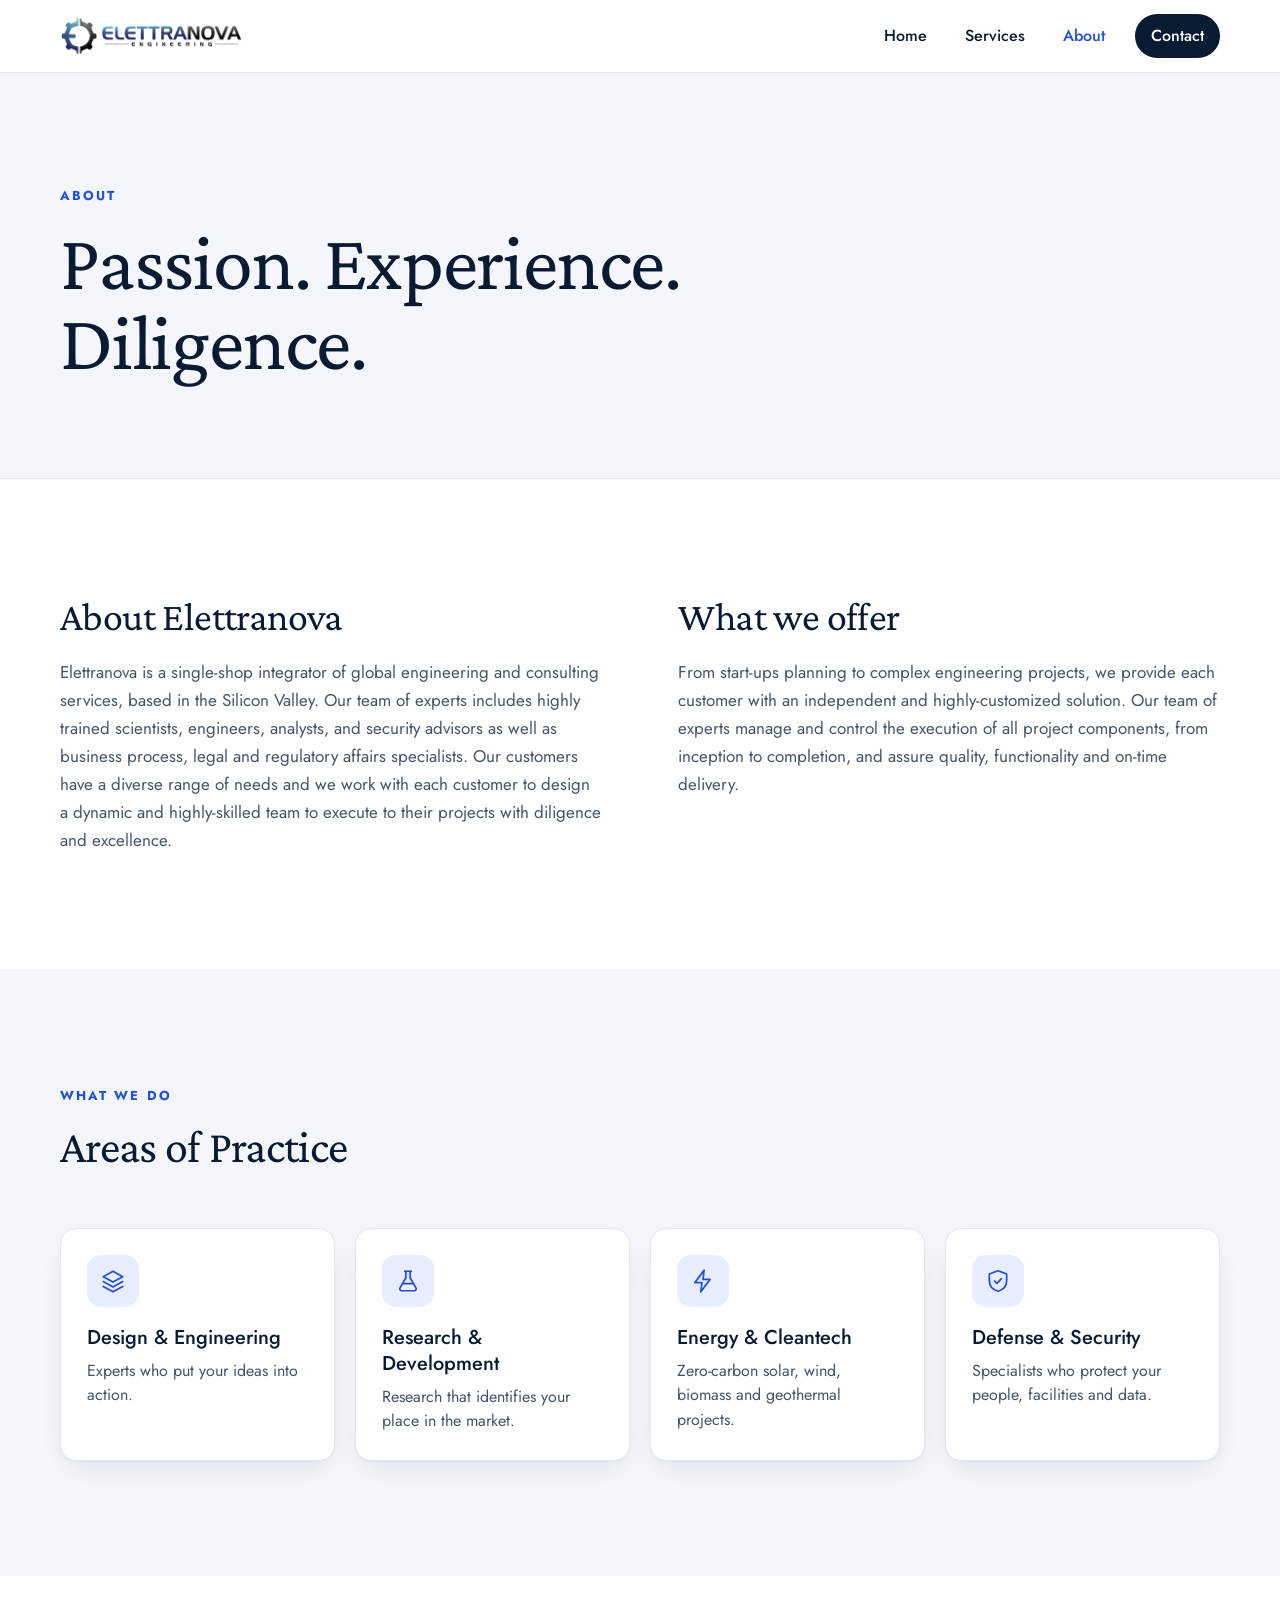
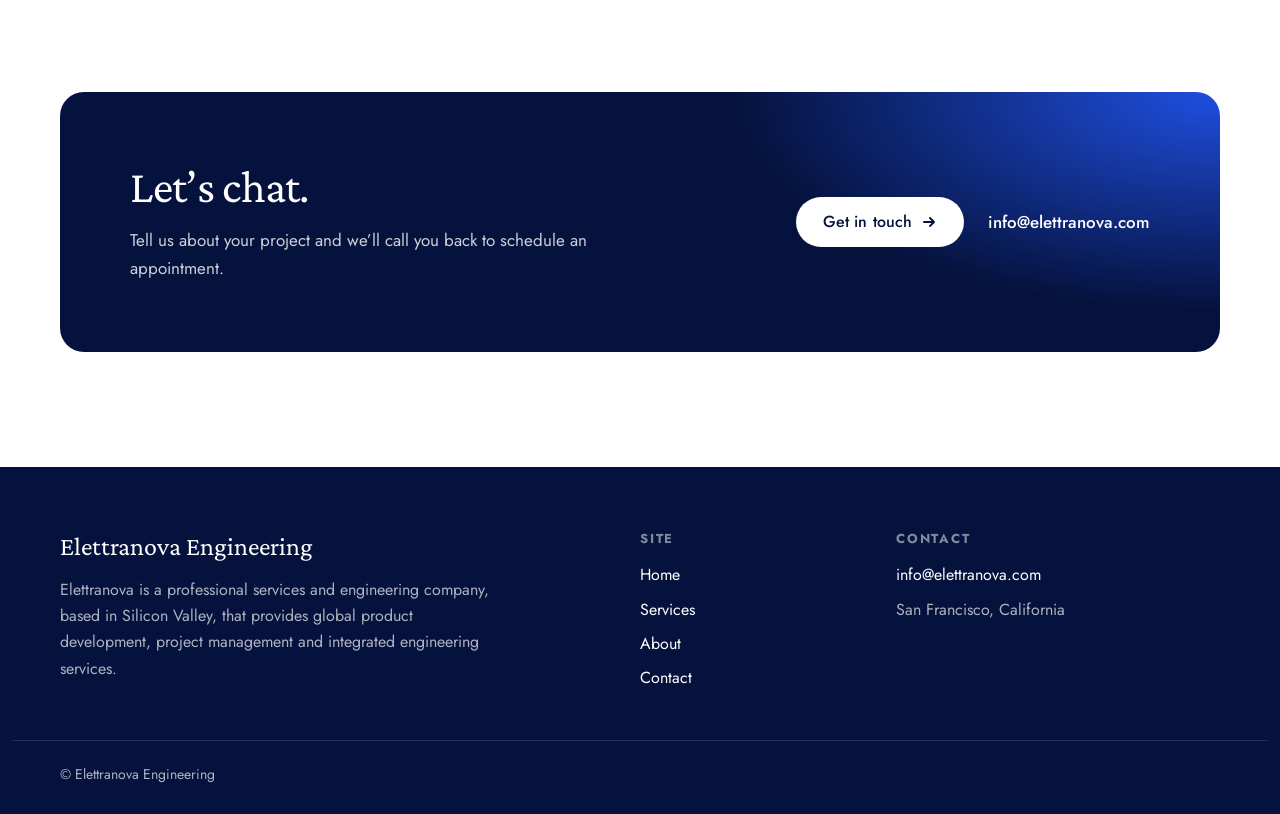
==== commit 74980500: "Rewrite practice-area copy on service cards Co-Authored-By: Claude Fable 5.2 <noreply@anthropic.com>" ====
--- a/about/index.html
+++ b/about/index.html
@@ -64,22 +64,22 @@
           <a class="tile" href="../#design">
             <span class="card-icon"><svg viewBox="0 0 24 24" aria-hidden="true"><path d="M12 3l9 5-9 5-9-5 9-5z"/><path d="M3 12.5l9 5 9-5"/><path d="M3 17l9 5 9-5"/></svg></span>
             <h3>Design &amp; Engineering</h3>
-            <p>New product and infrastructure designs, and improvements to existing ones.</p>
+            <p>Experts who put your ideas into action.</p>
           </a>
           <a class="tile" href="../#research">
             <span class="card-icon"><svg viewBox="0 0 24 24" aria-hidden="true"><path d="M9 3h6"/><path d="M10 3v6.2L4.6 18.4A1.8 1.8 0 0 0 6.2 21h11.6a1.8 1.8 0 0 0 1.6-2.6L14 9.2V3"/><path d="M7.6 14.5h8.8"/></svg></span>
             <h3>Research &amp; Development</h3>
-            <p>Research to identify competition and develop top-of-the-line products.</p>
+            <p>Research that identifies your place in the market.</p>
           </a>
           <a class="tile" href="../#energy">
             <span class="card-icon"><svg viewBox="0 0 24 24" aria-hidden="true"><path d="M13 2L4.5 13.5H11L10 22l8.5-11.5H12L13 2z"/></svg></span>
             <h3>Energy &amp; Cleantech</h3>
-            <p>Solar, wind, biomass and geothermal projects with a zero-carbon footprint.</p>
+            <p>Zero-carbon solar, wind, biomass and geothermal projects.</p>
           </a>
           <a class="tile" href="../#defense">
             <span class="card-icon"><svg viewBox="0 0 24 24" aria-hidden="true"><path d="M12 2.5l8 3v6c0 5-3.4 8.6-8 10-4.6-1.4-8-5-8-10v-6l8-3z"/><path d="M8.8 12l2.2 2.2 4.2-4.4"/></svg></span>
             <h3>Defense &amp; Security</h3>
-            <p>Security, scalability, ease of use and collaboration.</p>
+            <p>Specialists who protect your people, facilities and data.</p>
           </a>
         </div>
       </div>
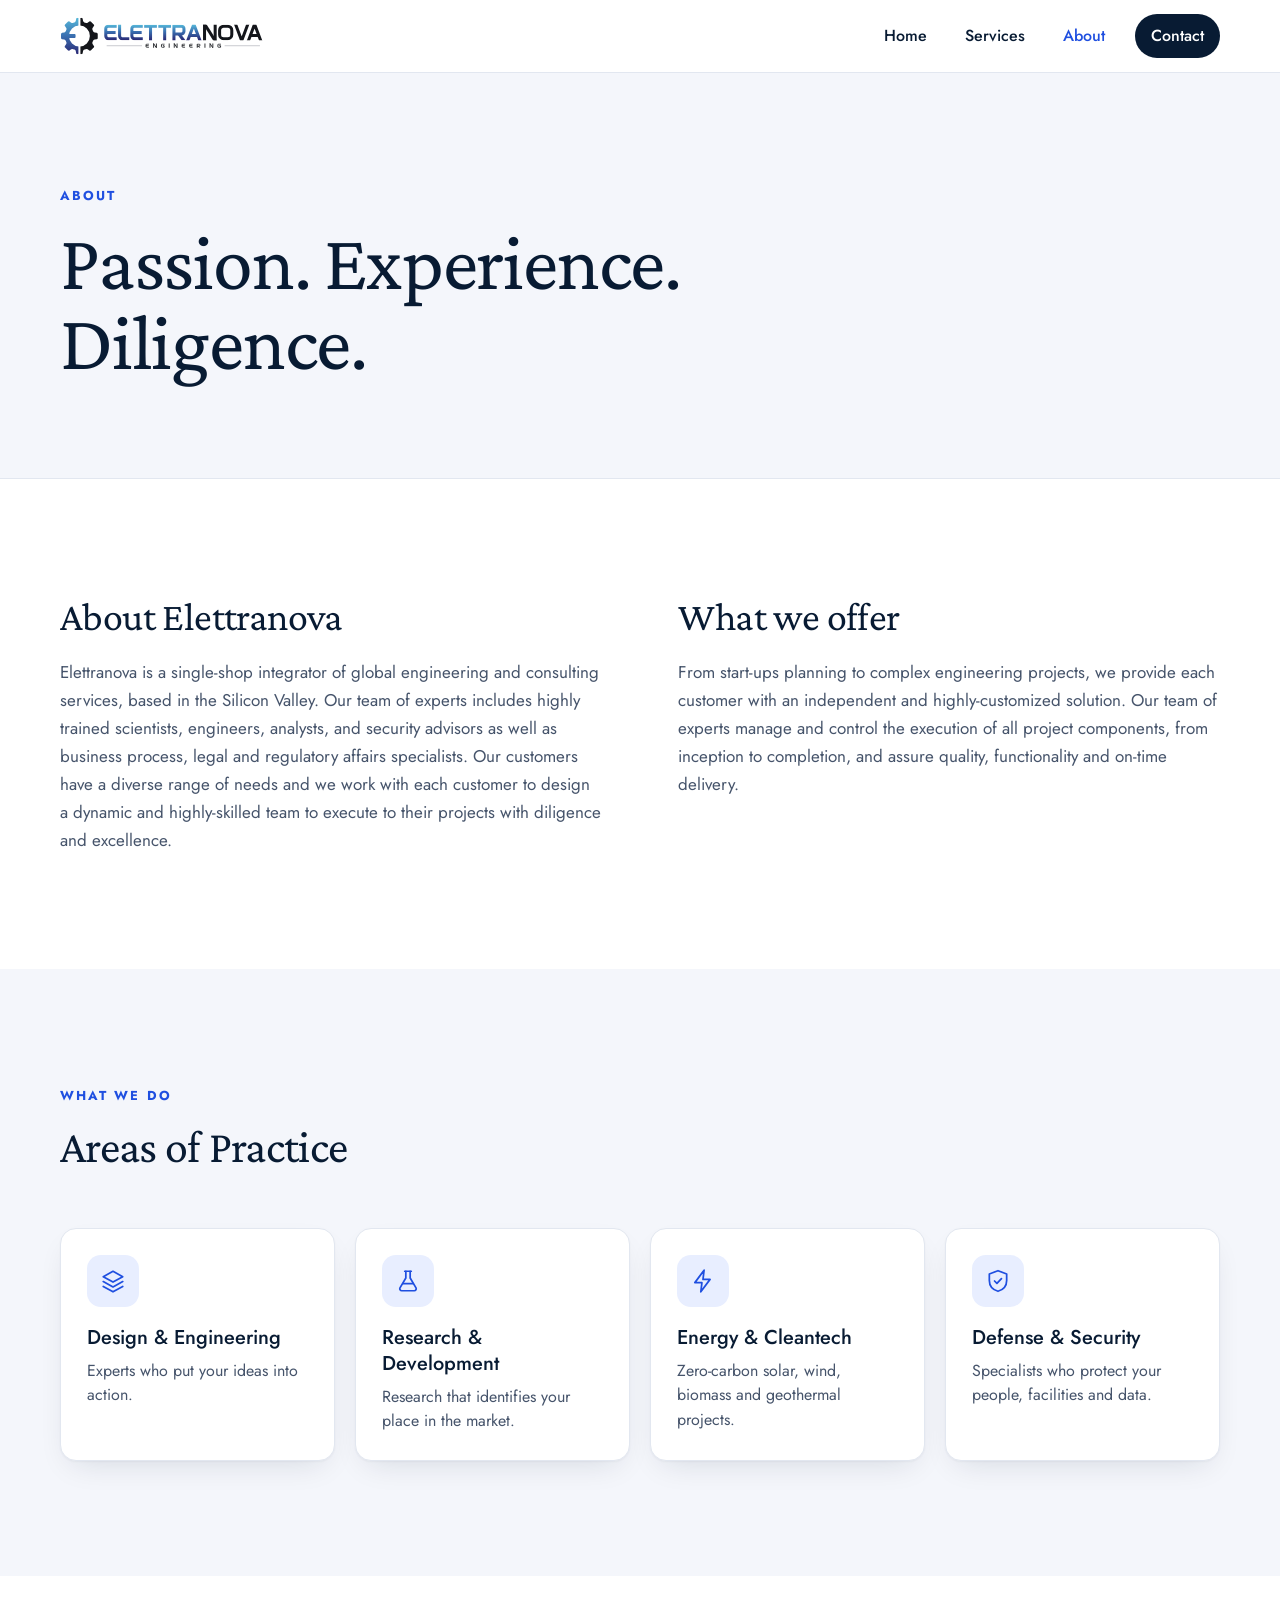
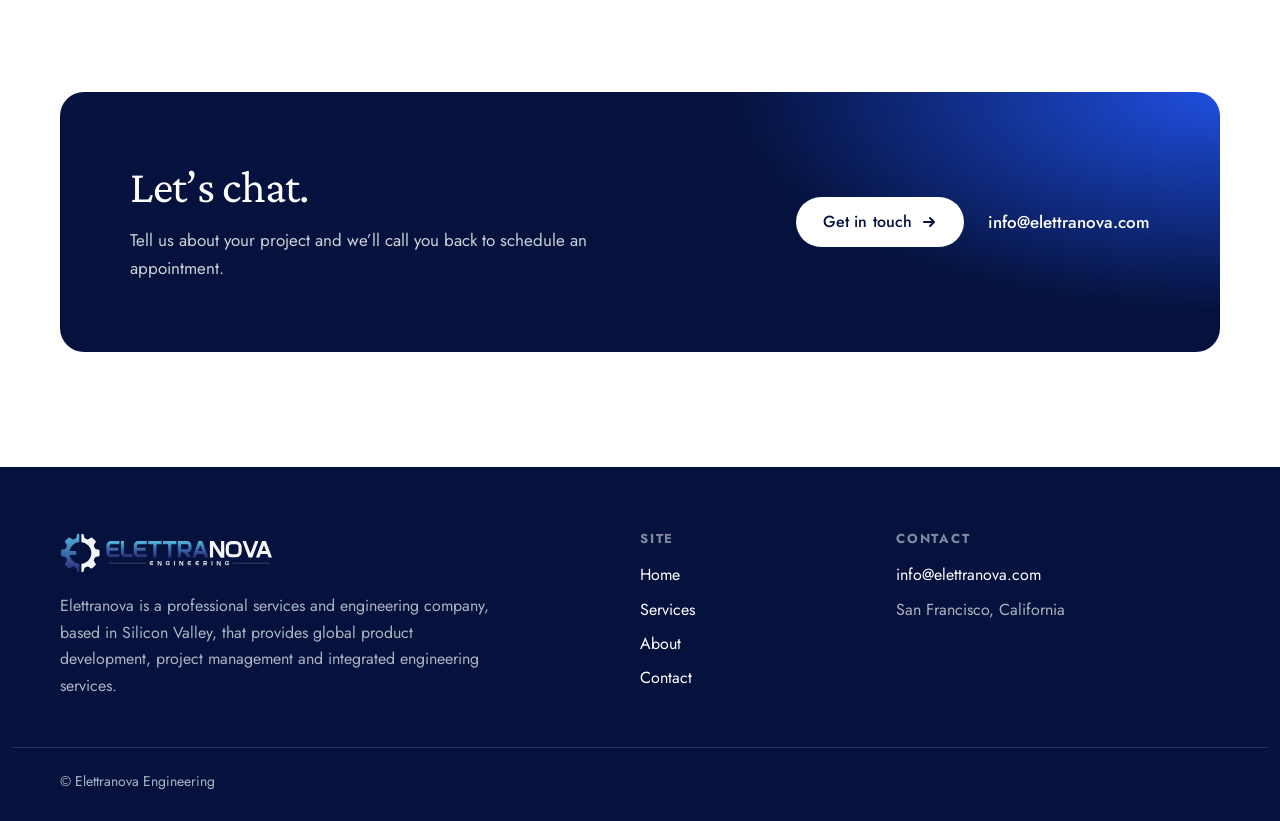
==== commit fb307f9d: "Use new brand assets: vector logos, favicon and app icons Co-Authored-By: Claude Fable 5.2 <noreply@" ====
--- a/about/index.html
+++ b/about/index.html
@@ -5,21 +5,26 @@
   <meta name="viewport" content="width=device-width, initial-scale=1">
   <title>About — Elettranova Engineering</title>
   <meta name="description" content="A professional services and engineering company">
-  <link rel="canonical" href="https://www.elettranova.com/about">
+  <link rel="canonical" href="https://elettranova.com/about">
   <meta property="og:site_name" content="Elettranova Engineering">
   <meta property="og:title" content="About — Elettranova Engineering">
   <meta property="og:type" content="website">
-  <meta property="og:url" content="https://www.elettranova.com/about">
+  <meta property="og:url" content="https://elettranova.com/about">
   <meta property="og:description" content="A professional services and engineering company">
+  <meta property="og:image" content="https://elettranova.com/assets/img/icon-512.png">
   <meta name="twitter:card" content="summary">
   <meta name="theme-color" content="#05123d">
+  <link rel="icon" href="../favicon.ico" sizes="48x48">
+  <link rel="icon" href="../favicon.svg" type="image/svg+xml">
+  <link rel="apple-touch-icon" href="../apple-touch-icon.png">
+  <link rel="manifest" href="../site.webmanifest">
   <link rel="preload" href="../assets/fonts/jost-latin-400-normal.woff2" as="font" type="font/woff2" crossorigin>
   <link rel="stylesheet" href="../assets/css/style.css">
 </head>
 <body>
   <header class="site-header">
     <div class="wrap header-inner">
-      <a class="logo" href="../"><img src="../assets/img/logo.png" alt="Elettranova Engineering" width="1500" height="327"></a>
+      <a class="logo" href="../"><img src="../assets/img/elettranova-logo.svg" alt="Elettranova Engineering" width="1333" height="270"></a>
       <button class="mobile-nav-toggle" type="button" aria-label="Open menu" aria-expanded="false" aria-controls="site-nav">
         <svg class="icon-hamburger" viewBox="0 0 24 24" aria-hidden="true"><path d="M3 6.5h18M3 12h18M3 17.5h18"/></svg>
         <svg class="icon-close" viewBox="0 0 24 24" aria-hidden="true"><path d="M5 5l14 14M19 5L5 19"/></svg>
@@ -104,7 +109,7 @@
   <footer class="site-footer">
     <div class="wrap footer-inner">
       <div>
-        <p class="brand">Elettranova Engineering</p>
+        <img class="footer-logo" src="../assets/img/elettranova-logo-dark.svg" alt="Elettranova Engineering" width="1333" height="270" loading="lazy">
         <p>Elettranova is a professional services and engineering company, based in Silicon Valley, that provides global product development, project management and integrated engineering services.</p>
       </div>
       <div>
--- a/assets/css/style.css
+++ b/assets/css/style.css
@@ -103,7 +103,7 @@
 }
 .header-inner { display: flex; align-items: center; justify-content: space-between; gap: 24px; min-height: 72px; }
 .logo { flex: none; }
-.logo img { width: auto; height: 40px; }
+.logo img { width: auto; height: 42px; }
 .site-nav { display: flex; align-items: center; gap: 6px; }
 .site-nav a {
   padding: 9px 16px;
@@ -319,8 +319,8 @@
 /* ---------- Footer ---------- */
 .site-footer { background: var(--navy-deep); color: rgba(255, 255, 255, .68); font-size: 16px; }
 .footer-inner { display: grid; grid-template-columns: minmax(0, 5fr) minmax(0, 2fr) minmax(0, 3fr); gap: 40px; padding-top: 64px; padding-bottom: 48px; }
-.site-footer .brand { font-family: var(--serif); font-size: 26px; color: #fff; line-height: 1.2; }
-.site-footer .brand + p { max-width: 44ch; margin-top: 14px; }
+.footer-logo { width: auto; height: 44px; }
+.footer-logo + p { max-width: 44ch; margin-top: 18px; }
 .site-footer h3 { margin-bottom: 14px; color: rgba(255, 255, 255, .5); font-size: 13px; font-weight: 700; letter-spacing: .14em; text-transform: uppercase; }
 .site-footer ul { list-style: none; padding: 0; }
 .site-footer li + li { margin-top: 8px; }
